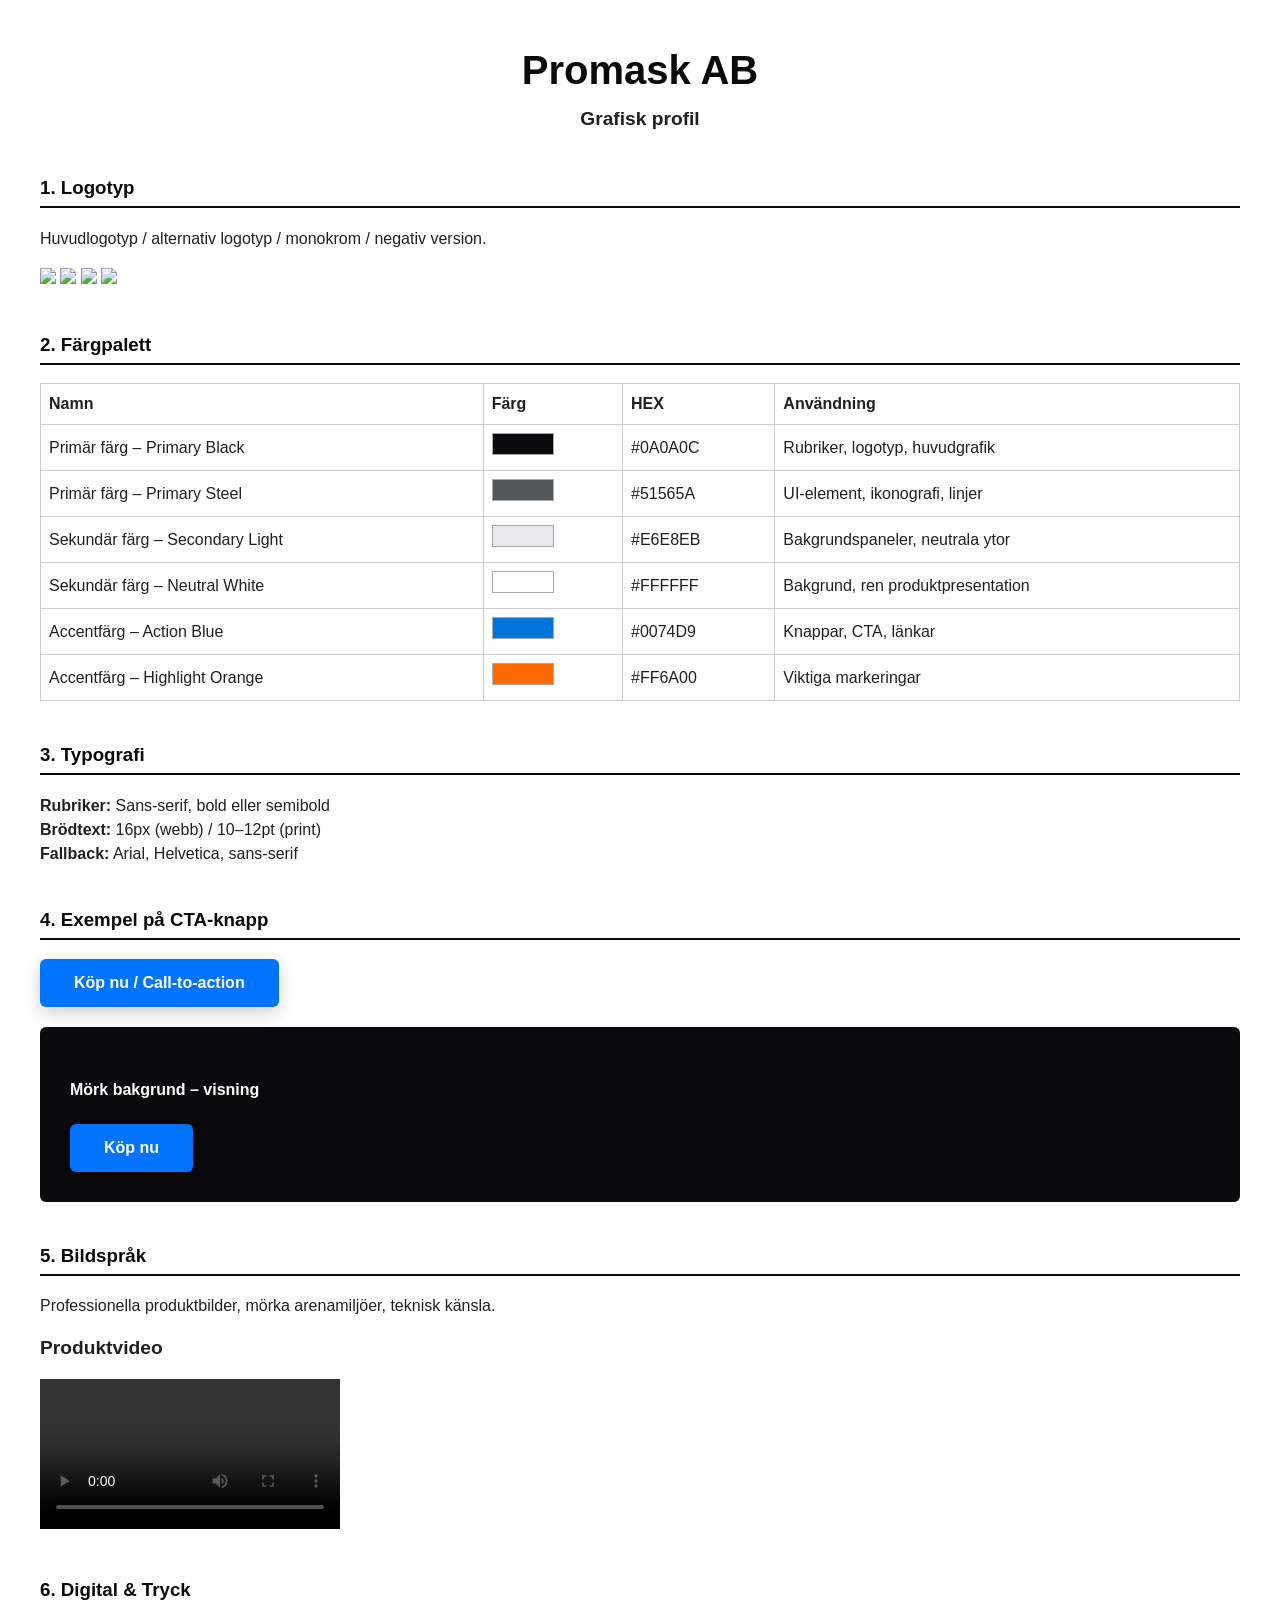
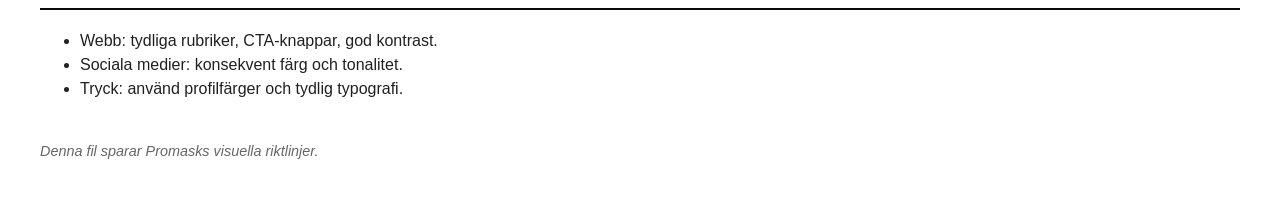
==== index.html @ 3473531f "Update and rename Index.HTML.html to index.html" ====
<!DOCTYPE html>
<html lang="sv">
<head>
  <meta charset="utf-8">
  <title>Promask AB – Grafisk profil</title>

  <style>

    /* ===========================
       1. FÄRGER
    ============================ */
    :root {
      --color-primary: #0A0A0C;
      --color-secondary: #F5F5F5;
      --color-accent: #0074D9;
      --color-text: #202020;
      --color-bg: #FFFFFF;

      /* CTA-specifik färgsättning (från bilden du gav) */
      --promask-blue: #0074FF;
      --promask-blue-dark: #005FD1;
      --promask-blue-glow: rgba(0, 116, 255, 0.35);
    }

    body {
      margin: 0;
      padding: 40px;
      font-family: Arial, sans-serif;
      background-color: var(--color-bg);
      color: var(--color-text);
      line-height: 1.5;
    }

    header {
      text-align: center;
      margin-bottom: 40px;
    }

    h1 {
      font-size: 2.5em;
      margin: 0;
      color: var(--color-primary);
    }

    h2 {
      font-size: 1.2em;
      margin-top: 5px;
    }

    h3 {
      color: var(--color-primary);
      border-bottom: 2px solid var(--color-primary);
      padding-bottom: 4px;
      margin-top: 40px;
    }

    /* Tabeller */
    table {
      width: 100%;
      border-collapse: collapse;
      margin-top: 10px;
    }

    table, th, td {
      border: 1px solid #CCC;
    }

    th, td {
      padding: 8px;
      text-align: left;
    }

    .color-block {
      width: 60px;
      height: 20px;
      display: inline-block;
      border: 1px solid #AAA;
    }

    /* ===========================
       2. CTA-KNAPP – PROMASK-STIL
    ============================ */
    .cta-promask {
      display: inline-flex;
      align-items: center;
      justify-content: center;

      padding: 12px 34px;
      border-radius: 6px;

      font-weight: 700;
      font-size: 1rem;

      color: #ffffff;
      text-decoration: none;
      background-color: var(--promask-blue);

      transition: 150ms ease;
      box-shadow: 0 6px 18px rgba(0,0,0,0.18);
    }

    .cta-promask:hover {
      background-color: var(--promask-blue-dark);
      transform: translateY(-1px);
      box-shadow: 0 10px 26px rgba(0,0,0,0.22),
                  0 0 18px 4px var(--promask-blue-glow);
    }

    .cta-promask:active {
      transform: scale(0.98);
      box-shadow: 0 4px 12px rgba(0,0,0,0.26);
    }

    /* Mörk bakgrundsblock för visning */
    .dark-block {
      background-color: #0A0A0C;
      padding: 30px;
      border-radius: 6px;
      margin-top: 20px;
      color: white;
    }

    footer .note {
      color: #666;
      font-size: 0.9em;
      font-style: italic;
      margin-top: 40px;
    }

  </style>
</head>
<body>

<header>
  <h1>Promask AB</h1>
  <h2>Grafisk profil</h2>
</header>

<section>
  <h3>1. Logotyp</h3>
  <p>Huvudlogotyp / alternativ logotyp / monokrom / negativ version.</p>

  <img src="https://admin.abicart.se/shop/ws55/51155/files/Promask-Byline-bla%CC%8A-Web.jpg?max-width=1200&max-height=240&quality=85&fmt=avif" width="300">
  <img src="https://florbal4u.s15.cdn-upgates.com/_cache/3/1/31b1bf862837e8e7be532508db35bee4-promask.jpg" width="300">
  <img src="https://img.myshopline.com/image/store/1738946381940/Promask-logo-1200x1200.jpeg?w=1200&h=1200" width="200">
  <img src="https://media.licdn.com/dms/image/v2/D4D22AQF3isG049I2UA/feedshare-shrink_800/feedshare-shrink_800/0/1700849191453?e=2147483647&v=beta&t=p7mQKM3VOq06dP3gfIpC8yynilxu1UwBitKJ27KwNeM" width="300">
</section>


<section>
  <h3>2. Färgpalett</h3>

  <table>
    <thead>
      <tr><th>Namn</th><th>Färg</th><th>HEX</th><th>Användning</th></tr>
    </thead>
    <tbody>

      <tr>
        <td>Primär färg – Primary Black</td>
        <td><span class="color-block" style="background-color:#0A0A0C;"></span></td>
        <td>#0A0A0C</td>
        <td>Rubriker, logotyp, huvudgrafik</td>
      </tr>

      <tr>
        <td>Primär färg – Primary Steel</td>
        <td><span class="color-block" style="background-color:#51565A;"></span></td>
        <td>#51565A</td>
        <td>UI-element, ikonografi, linjer</td>
      </tr>

      <tr>
        <td>Sekundär färg – Secondary Light</td>
        <td><span class="color-block" style="background-color:#E6E8EB;"></span></td>
        <td>#E6E8EB</td>
        <td>Bakgrundspaneler, neutrala ytor</td>
      </tr>

      <tr>
        <td>Sekundär färg – Neutral White</td>
        <td><span class="color-block" style="background-color:#FFFFFF;"></span></td>
        <td>#FFFFFF</td>
        <td>Bakgrund, ren produktpresentation</td>
      </tr>

      <tr>
        <td>Accentfärg – Action Blue</td>
        <td><span class="color-block" style="background-color:#0074D9;"></span></td>
        <td>#0074D9</td>
        <td>Knappar, CTA, länkar</td>
      </tr>

      <tr>
        <td>Accentfärg – Highlight Orange</td>
        <td><span class="color-block" style="background-color:#FF6A00;"></span></td>
        <td>#FF6A00</td>
        <td>Viktiga markeringar</td>
      </tr>

    </tbody>
  </table>
</section>


<section>
  <h3>3. Typografi</h3>
  <p>
    <strong>Rubriker:</strong> Sans-serif, bold eller semibold<br>
    <strong>Brödtext:</strong> 16px (webb) / 10–12pt (print)<br>
    <strong>Fallback:</strong> Arial, Helvetica, sans-serif
  </p>
</section>


<section>
  <h3>4. Exempel på CTA-knapp</h3>

  <a href="#" class="cta-promask">Köp nu / Call-to-action</a>

  <div class="dark-block">
    <h4>Mörk bakgrund – visning</h4>
    <a href="#" class="cta-promask">Köp nu</a>
  </div>
</section>


<section>
  <h3>5. Bildspråk</h3>
  <p>Professionella produktbilder, mörka arenamiljöer, teknisk känsla.</p>
</section>

<section class="video-section">
  <div class="video-container">
    <h2>Produktvideo</h2>

    <div class="video-wrapper">
      <video controls>
        <source src="Video.mp4" type="video/mp4">
        Din webbläsare stödjer inte videouppspelning.
      </video>
    </div>
  </div>
</section>

<section>
  <h3>6. Digital & Tryck</h3>
  <ul>
    <li>Webb: tydliga rubriker, CTA-knappar, god kontrast.</li>
    <li>Sociala medier: konsekvent färg och tonalitet.</li>
    <li>Tryck: använd profilfärger och tydlig typografi.</li>
  </ul>
</section>

<footer>
  <p class="note">Denna fil sparar Promasks visuella riktlinjer.</p>
</footer>

</body>
</html>
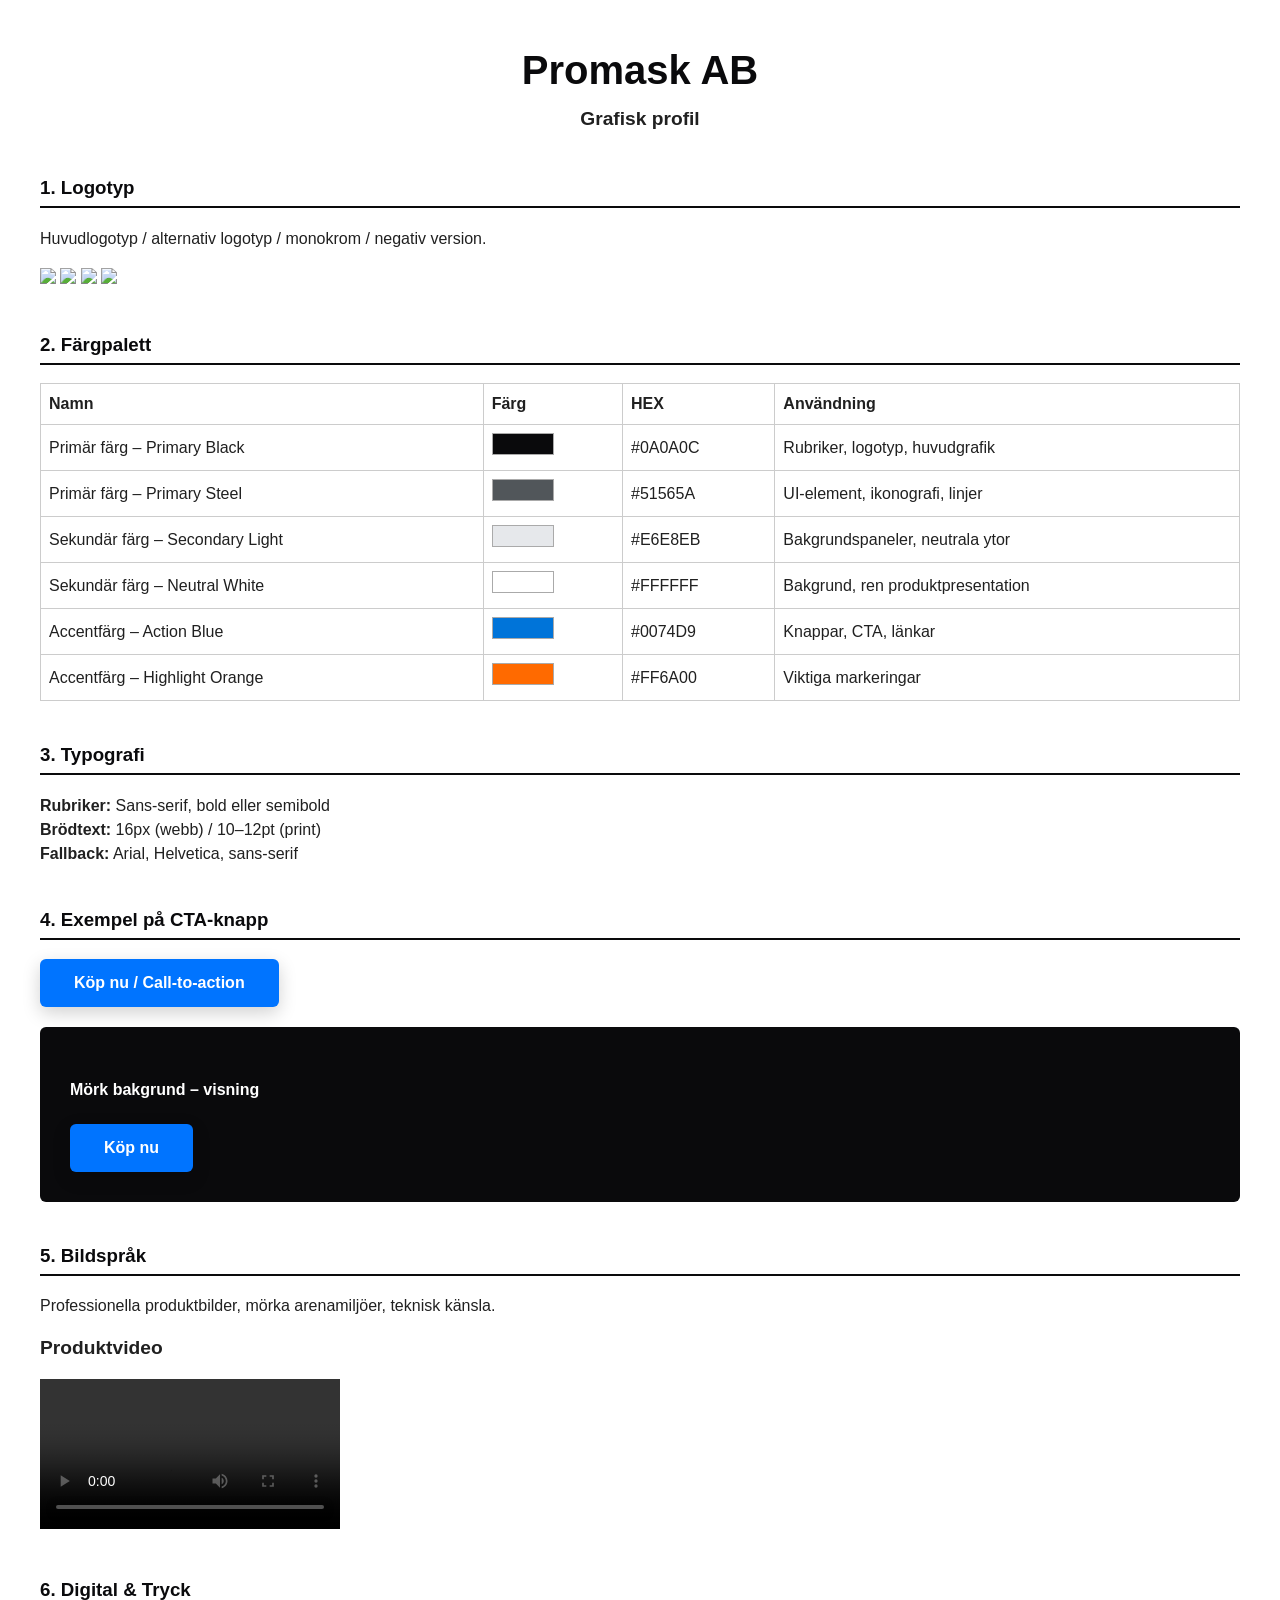
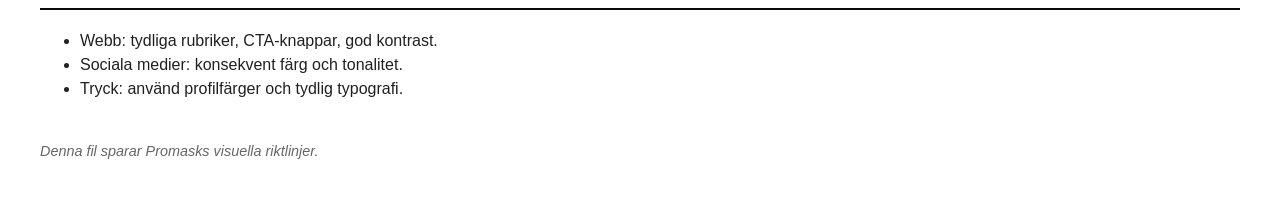
==== commit e3f45ffd: "Restore index.html with original content" ====
--- a/index.html
+++ b/index.html
@@ -236,7 +236,7 @@
 
     <div class="video-wrapper">
       <video controls>
-        <source src="Video.mp4" type="video/mp4">
+        <source src="video.mp4" type="video/mp4">
         Din webbläsare stödjer inte videouppspelning.
       </video>
     </div>
@@ -258,3 +258,4 @@
 
 </body>
 </html>
+
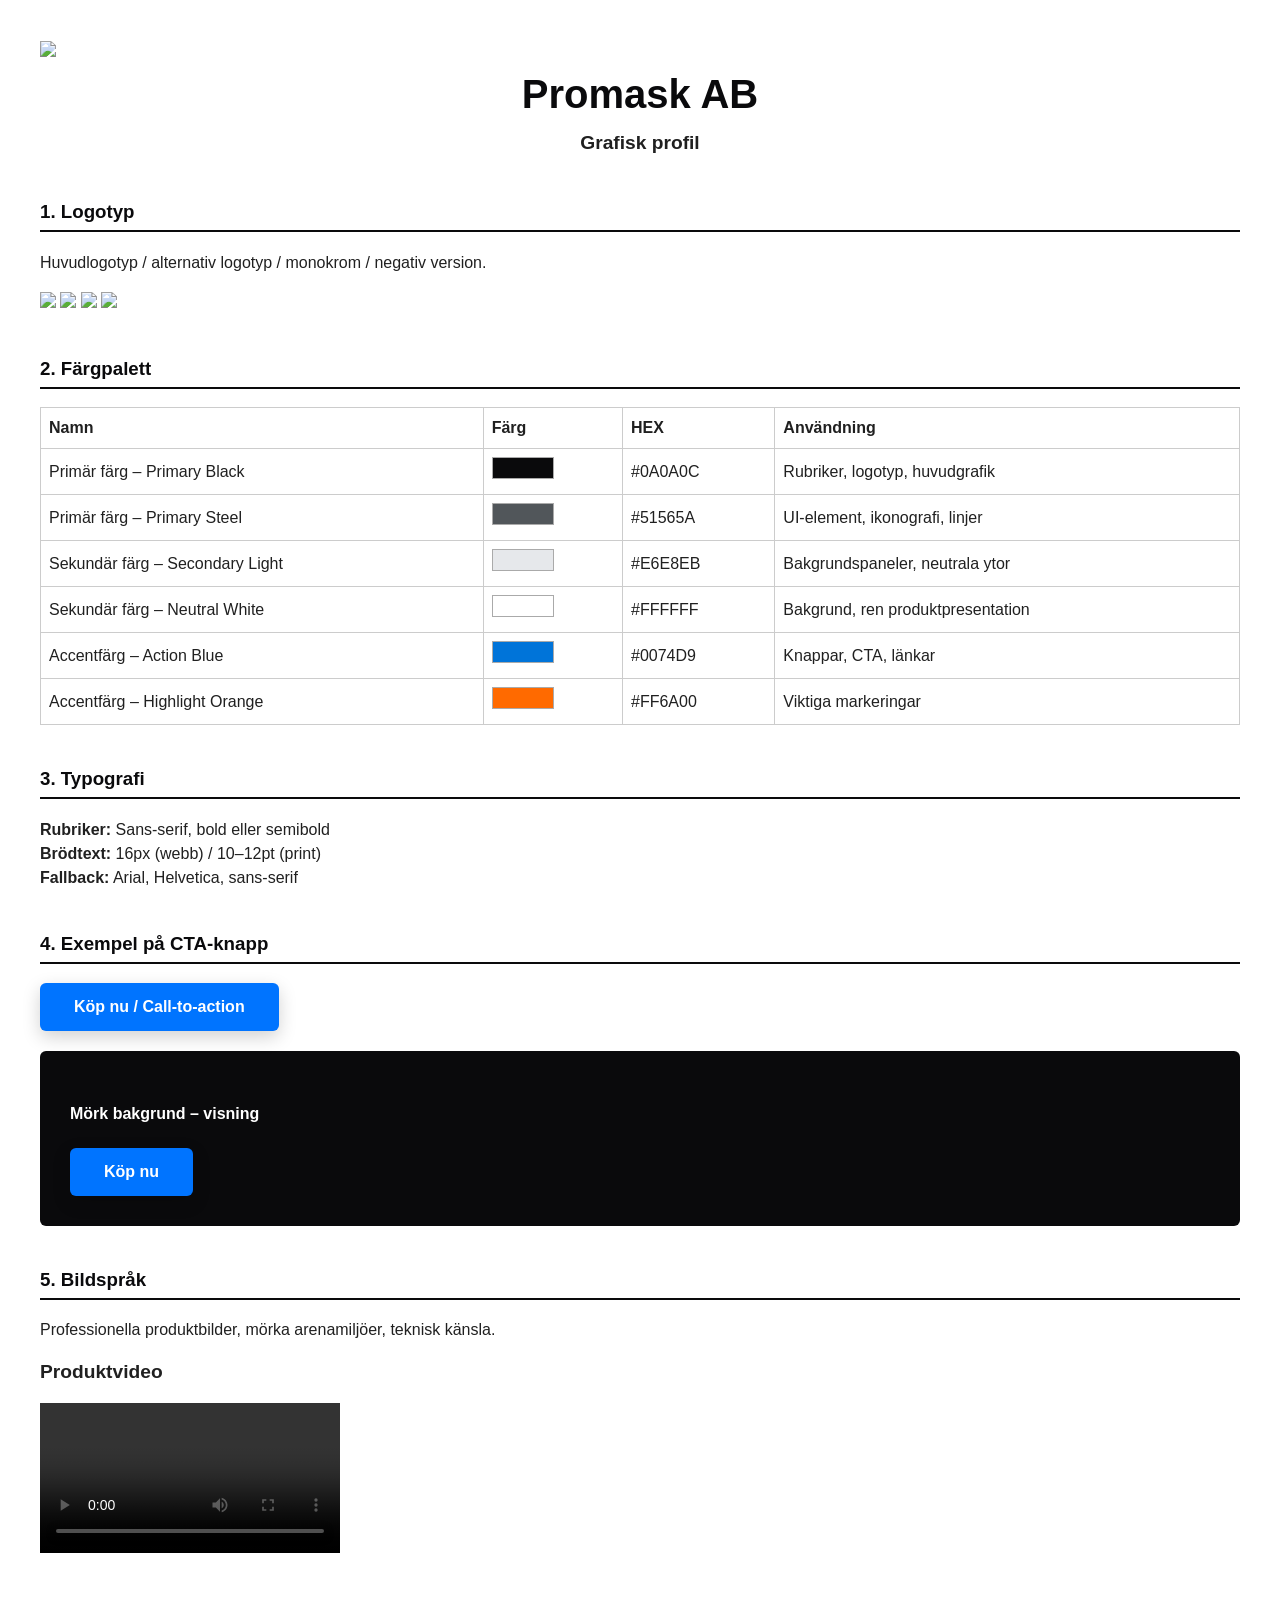
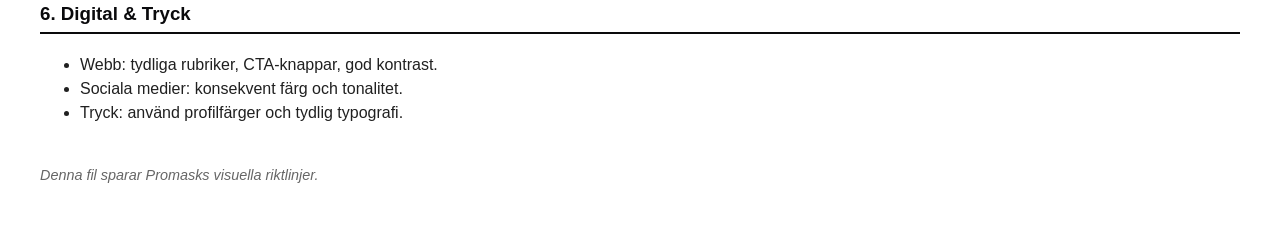
==== commit 98b3b827: "Fix HTML encoding issues and update styles" ====
--- a/index.html
+++ b/index.html
@@ -2,7 +2,7 @@
 <html lang="sv">
 <head>
   <meta charset="utf-8">
-  <title>Promask AB – Grafisk profil</title>
+  <img src="https://florbal4u.s15.cdn-upgates.com/_cache/3/1/31b1bf862837e8e7be532508db35bee4-promask.jpg" width="300">
 
   <style>
 
@@ -236,7 +236,7 @@
 
     <div class="video-wrapper">
       <video controls>
-        <source src="video.mp4" type="video/mp4">
+        <source src="video.MP4" type="video/MP4">
         Din webbläsare stödjer inte videouppspelning.
       </video>
     </div>
@@ -259,3 +259,5 @@
 </body>
 </html>
 
+
+
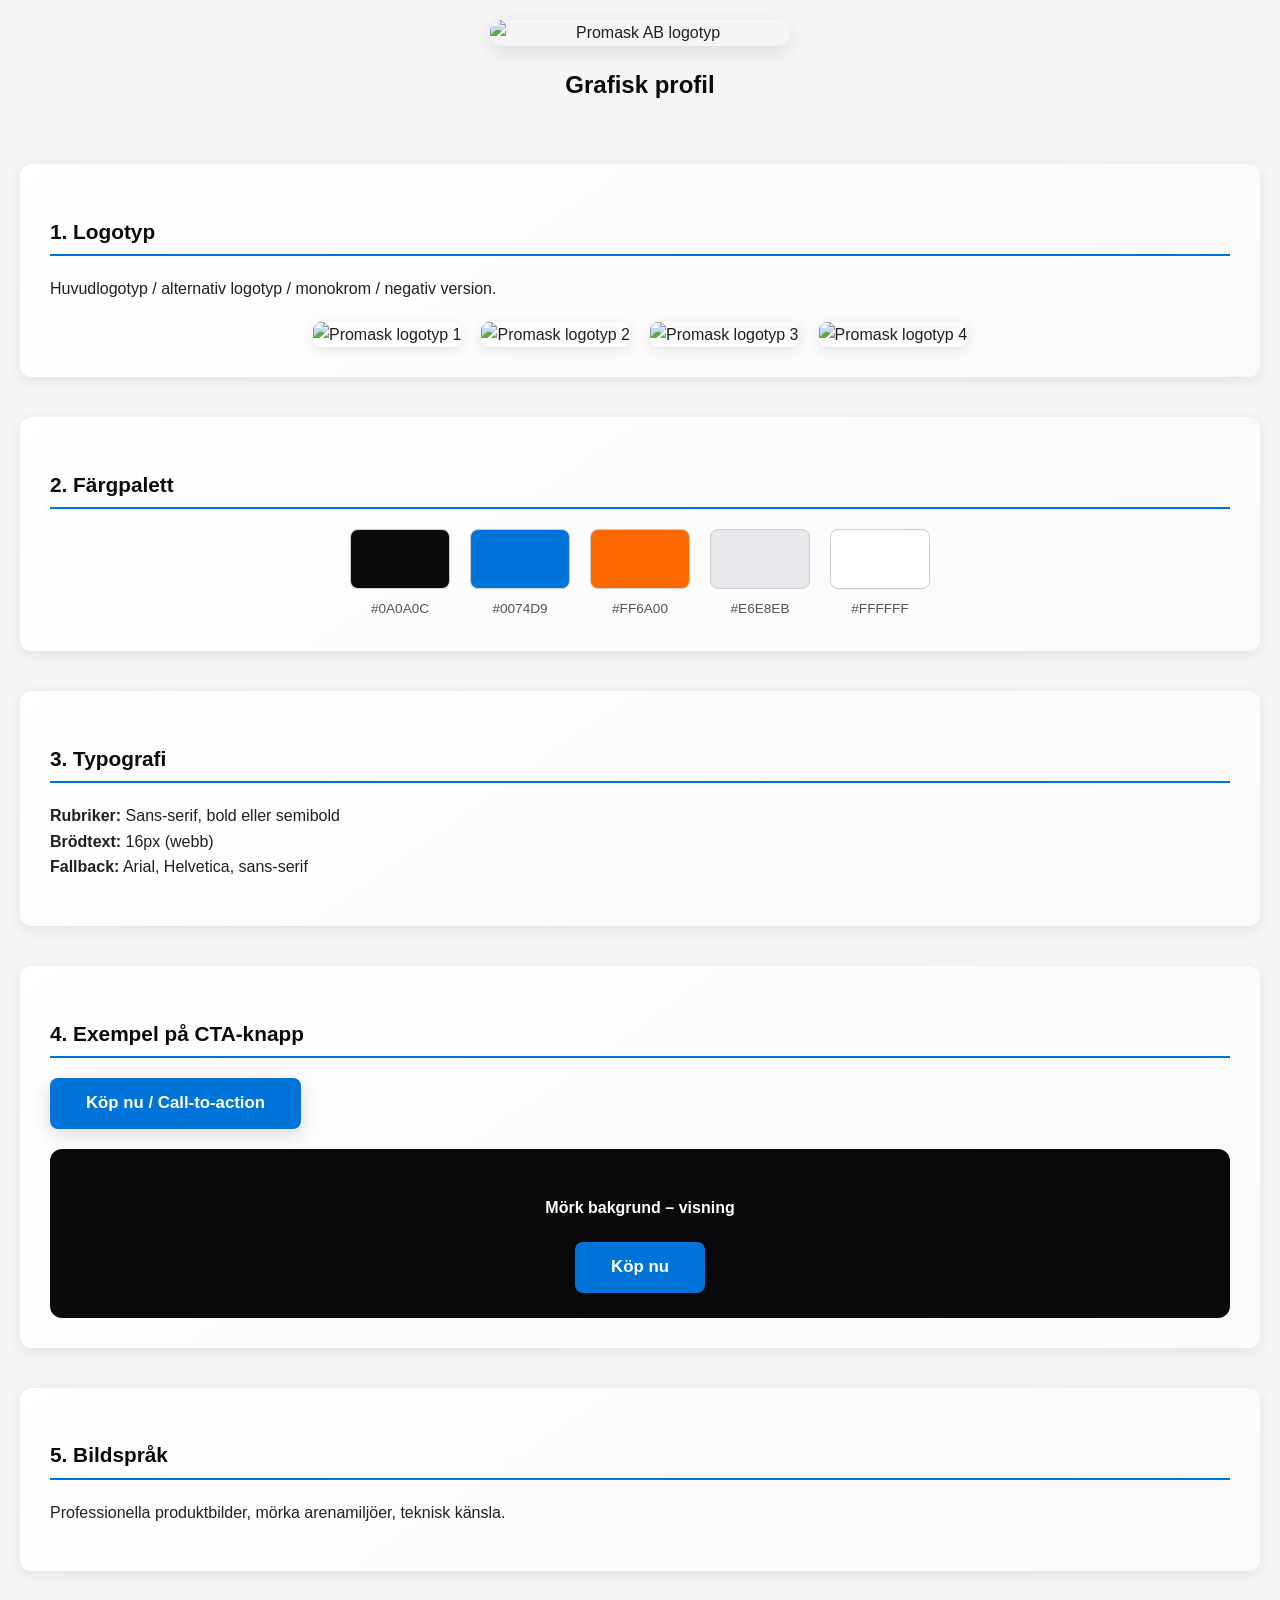
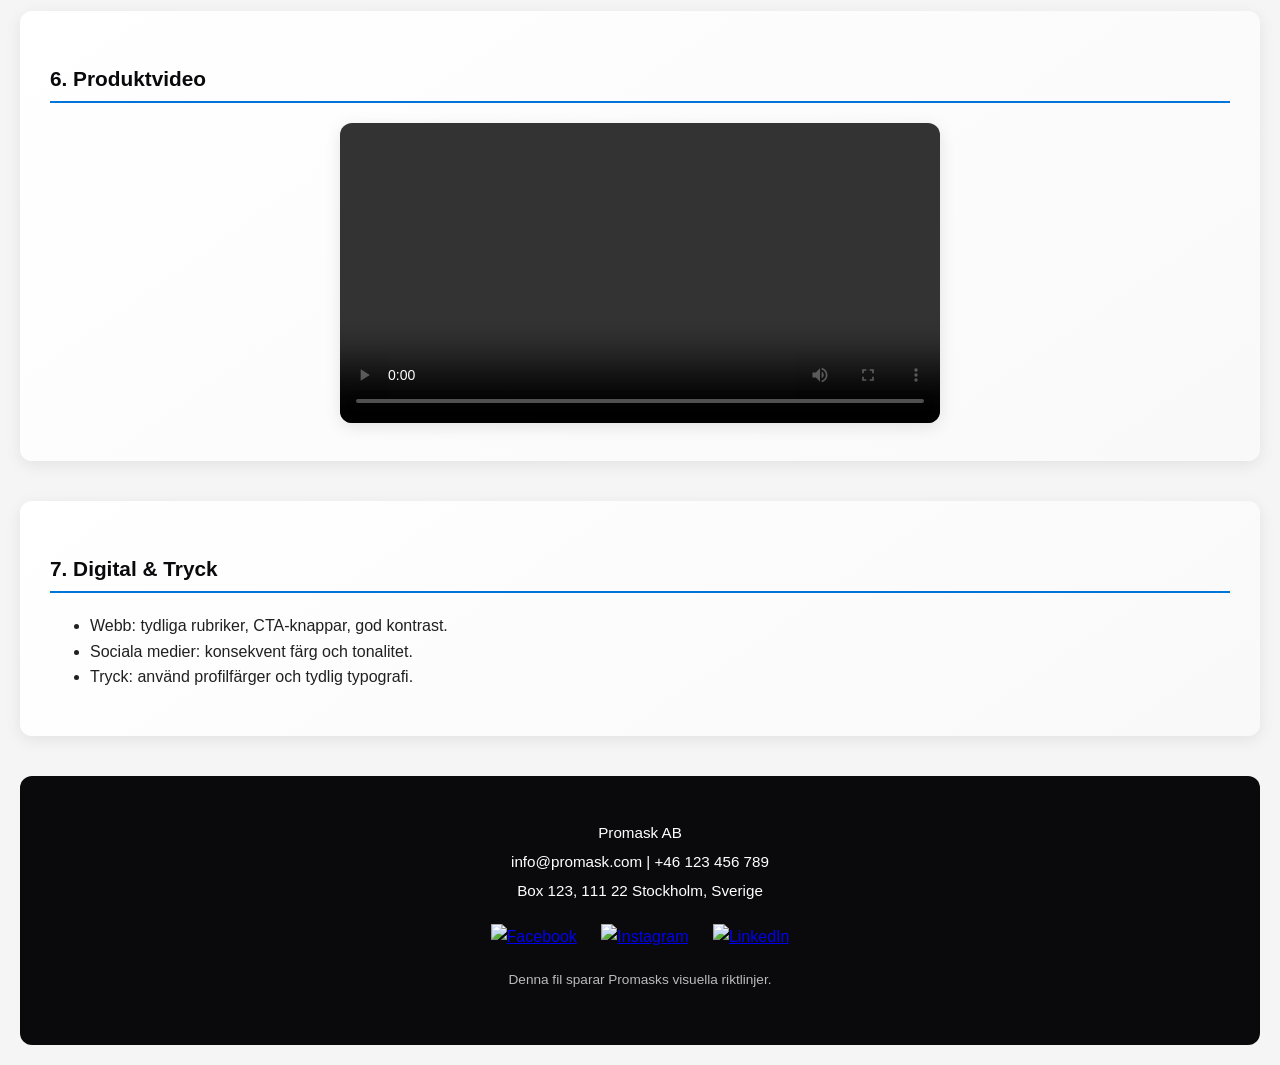
==== commit 5991b8e0: "Refactor HTML and CSS for Promask AB profile Updated the HTML structure and styles for Promask AB's " ====
--- a/index.html
+++ b/index.html
@@ -2,249 +2,192 @@
 <html lang="sv">
 <head>
   <meta charset="utf-8">
-  <img src="https://florbal4u.s15.cdn-upgates.com/_cache/3/1/31b1bf862837e8e7be532508db35bee4-promask.jpg" width="300">
-
+  <title>Promask AB – Grafisk profil</title>
   <style>
-
-    /* ===========================
-       1. FÄRGER
-    ============================ */
-    :root {
-      --color-primary: #0A0A0C;
-      --color-secondary: #F5F5F5;
-      --color-accent: #0074D9;
-      --color-text: #202020;
-      --color-bg: #FFFFFF;
-
-      /* CTA-specifik färgsättning (från bilden du gav) */
-      --promask-blue: #0074FF;
-      --promask-blue-dark: #005FD1;
-      --promask-blue-glow: rgba(0, 116, 255, 0.35);
-    }
+    *, *::before, *::after { box-sizing: border-box; }
 
     body {
       margin: 0;
-      padding: 40px;
-      font-family: Arial, sans-serif;
-      background-color: var(--color-bg);
-      color: var(--color-text);
-      line-height: 1.5;
-    }
-
+      padding: 20px;
+      font-family: 'Helvetica Neue', Arial, sans-serif;
+      background-color: #F5F5F5;
+      color: #202020;
+      line-height: 1.6;
+      scroll-behavior: smooth;
+    }
+
+    img { max-width: 100%; height: auto; display: block; }
+
+    header, section, footer { opacity: 0; transform: translateY(40px); transition: all 0.8s ease-out; }
+    header.visible, section.visible, footer.visible { opacity: 1; transform: translateY(0); }
+
+    /* HEADER */
     header {
       text-align: center;
+      margin-bottom: 60px;
+    }
+    header img {
+      max-width: 300px;
+      margin: 0 auto;
+      border-radius: 12px;
+      box-shadow: 0 6px 20px rgba(0,0,0,0.1);
+      transition: transform 0.3s, box-shadow 0.3s;
+    }
+    header img:hover { transform: scale(1.05) rotate(-1deg); box-shadow: 0 8px 25px rgba(0,0,0,0.15); }
+    header h2 { margin-top: 20px; font-size: 1.5em; color: #0A0A0C; font-weight: 600; }
+
+    /* SECTIONS */
+    section {
+      background: linear-gradient(145deg, #ffffff, #f9f9f9);
+      border-radius: 12px;
+      padding: 30px;
       margin-bottom: 40px;
-    }
-
-    h1 {
-      font-size: 2.5em;
-      margin: 0;
-      color: var(--color-primary);
-    }
-
-    h2 {
-      font-size: 1.2em;
-      margin-top: 5px;
-    }
-
-    h3 {
-      color: var(--color-primary);
-      border-bottom: 2px solid var(--color-primary);
-      padding-bottom: 4px;
-      margin-top: 40px;
-    }
-
-    /* Tabeller */
-    table {
-      width: 100%;
-      border-collapse: collapse;
-      margin-top: 10px;
-    }
-
-    table, th, td {
-      border: 1px solid #CCC;
-    }
-
-    th, td {
-      padding: 8px;
-      text-align: left;
-    }
-
-    .color-block {
-      width: 60px;
-      height: 20px;
-      display: inline-block;
-      border: 1px solid #AAA;
-    }
-
-    /* ===========================
-       2. CTA-KNAPP – PROMASK-STIL
-    ============================ */
+      box-shadow: 0 4px 16px rgba(0,0,0,0.08);
+    }
+    section h3 {
+      color: #0A0A0C;
+      border-bottom: 2px solid #0074D9;
+      padding-bottom: 6px;
+      margin-bottom: 20px;
+      font-size: 1.3em;
+    }
+
+    /* LOGO GRID */
+    .logo-grid { display: flex; flex-wrap: wrap; gap: 20px; justify-content: center; margin-top: 20px; }
+    .logo-grid img {
+      max-width: 200px;
+      border-radius: 8px;
+      box-shadow: 0 3px 12px rgba(0,0,0,0.1);
+      transition: transform 0.3s, box-shadow 0.3s;
+    }
+    .logo-grid img:hover { transform: scale(1.1) rotate(-2deg); box-shadow: 0 10px 25px rgba(0,0,0,0.2); }
+
+    /* COLOR GRID */
+    .color-grid { display: flex; flex-wrap: wrap; gap: 20px; margin-top: 20px; justify-content: center; }
+    .color-block-container { text-align: center; width: 100px; transition: transform 0.3s, box-shadow 0.3s; border-radius: 8px; }
+    .color-block-container:hover { transform: translateY(-4px); box-shadow: 0 6px 18px rgba(0,0,0,0.15); }
+    .color-block-container span { display: block; width: 100px; height: 60px; border-radius: 8px; margin-bottom: 6px; border: 1px solid #CCC; }
+    .color-block-container small { font-size: 0.85em; color: #555; }
+
+    /* CTA BUTTON */
     .cta-promask {
       display: inline-flex;
       align-items: center;
       justify-content: center;
-
-      padding: 12px 34px;
-      border-radius: 6px;
-
+      padding: 12px 36px;
+      border-radius: 8px;
       font-weight: 700;
-      font-size: 1rem;
-
-      color: #ffffff;
+      font-size: 1.05rem;
+      color: #fff;
       text-decoration: none;
-      background-color: var(--promask-blue);
-
-      transition: 150ms ease;
-      box-shadow: 0 6px 18px rgba(0,0,0,0.18);
-    }
-
+      background-color: #0074D9;
+      box-shadow: 0 6px 20px rgba(0,0,0,0.15);
+      transition: all 0.3s ease;
+    }
     .cta-promask:hover {
-      background-color: var(--promask-blue-dark);
-      transform: translateY(-1px);
-      box-shadow: 0 10px 26px rgba(0,0,0,0.22),
-                  0 0 18px 4px var(--promask-blue-glow);
-    }
-
+      background-color: #005FD1;
+      transform: translateY(-2px) scale(1.02);
+      box-shadow: 0 10px 28px rgba(0,0,0,0.25), 0 0 12px rgba(0,116,255,0.2);
+    }
     .cta-promask:active {
       transform: scale(0.98);
       box-shadow: 0 4px 12px rgba(0,0,0,0.26);
     }
 
-    /* Mörk bakgrundsblock för visning */
     .dark-block {
       background-color: #0A0A0C;
-      padding: 30px;
-      border-radius: 6px;
+      color: white;
+      padding: 25px;
+      border-radius: 12px;
       margin-top: 20px;
+      text-align: center;
+    }
+
+    /* VIDEO */
+    .video-wrapper { text-align: center; margin-top: 20px; }
+    video { width: 100%; max-width: 600px; border-radius: 12px; box-shadow: 0 4px 16px rgba(0,0,0,0.1); transition: box-shadow 0.3s; }
+    video:hover { box-shadow: 0 8px 30px rgba(0,0,0,0.2); }
+
+    /* FOOTER */
+    footer {
+      background-color: #0A0A0C;
       color: white;
-    }
-
-    footer .note {
-      color: #666;
-      font-size: 0.9em;
-      font-style: italic;
-      margin-top: 40px;
-    }
-
+      padding: 40px 20px;
+      text-align: center;
+      border-radius: 12px;
+    }
+    footer .contact-info p { margin: 5px 0; font-size: 0.95em; }
+    footer .social-icons { margin: 20px 0; }
+    footer .social-icons a { margin: 0 10px; display: inline-block; transition: transform 0.3s; }
+    footer .social-icons a:hover { transform: scale(1.3); }
+    footer .note { color: #bbb; font-size: 0.85em; margin-top: 20px; }
+
+    @media (max-width: 768px) { .logo-grid, .color-grid { gap: 15px; } }
   </style>
 </head>
 <body>
 
-<header>
-  <h1>Promask AB</h1>
+<header class="animate">
+  <img src="https://florbal4u.s15.cdn-upgates.com/_cache/3/1/31b1bf862837e8e7be532508db35bee4-promask.jpg" alt="Promask AB logotyp">
   <h2>Grafisk profil</h2>
 </header>
 
-<section>
+<section class="animate">
   <h3>1. Logotyp</h3>
   <p>Huvudlogotyp / alternativ logotyp / monokrom / negativ version.</p>
-
-  <img src="https://admin.abicart.se/shop/ws55/51155/files/Promask-Byline-bla%CC%8A-Web.jpg?max-width=1200&max-height=240&quality=85&fmt=avif" width="300">
-  <img src="https://florbal4u.s15.cdn-upgates.com/_cache/3/1/31b1bf862837e8e7be532508db35bee4-promask.jpg" width="300">
-  <img src="https://img.myshopline.com/image/store/1738946381940/Promask-logo-1200x1200.jpeg?w=1200&h=1200" width="200">
-  <img src="https://media.licdn.com/dms/image/v2/D4D22AQF3isG049I2UA/feedshare-shrink_800/feedshare-shrink_800/0/1700849191453?e=2147483647&v=beta&t=p7mQKM3VOq06dP3gfIpC8yynilxu1UwBitKJ27KwNeM" width="300">
-</section>
-
-
-<section>
+  <div class="logo-grid">
+    <img src="https://admin.abicart.se/shop/ws55/51155/files/Promask-Byline-bla%CC%8A-Web.jpg?max-width=1200&max-height=240&quality=85&fmt=avif" alt="Promask logotyp 1">
+    <img src="https://florbal4u.s15.cdn-upgates.com/_cache/3/1/31b1bf862837e8e7be532508db35bee4-promask.jpg" alt="Promask logotyp 2">
+    <img src="https://img.myshopline.com/image/store/1738946381940/Promask-logo-1200x1200.jpeg?w=1200&h=1200" alt="Promask logotyp 3">
+    <img src="https://media.licdn.com/dms/image/v2/D4D22AQF3isG049I2UA/feedshare-shrink_800/feedshare-shrink_800/0/1700849191453?e=2147483647&v=beta&t=p7mQKM3VOq06dP3gfIpC8yynilxu1UwBitKJ27KwNeM" alt="Promask logotyp 4">
+  </div>
+</section>
+
+<section class="animate">
   <h3>2. Färgpalett</h3>
-
-  <table>
-    <thead>
-      <tr><th>Namn</th><th>Färg</th><th>HEX</th><th>Användning</th></tr>
-    </thead>
-    <tbody>
-
-      <tr>
-        <td>Primär färg – Primary Black</td>
-        <td><span class="color-block" style="background-color:#0A0A0C;"></span></td>
-        <td>#0A0A0C</td>
-        <td>Rubriker, logotyp, huvudgrafik</td>
-      </tr>
-
-      <tr>
-        <td>Primär färg – Primary Steel</td>
-        <td><span class="color-block" style="background-color:#51565A;"></span></td>
-        <td>#51565A</td>
-        <td>UI-element, ikonografi, linjer</td>
-      </tr>
-
-      <tr>
-        <td>Sekundär färg – Secondary Light</td>
-        <td><span class="color-block" style="background-color:#E6E8EB;"></span></td>
-        <td>#E6E8EB</td>
-        <td>Bakgrundspaneler, neutrala ytor</td>
-      </tr>
-
-      <tr>
-        <td>Sekundär färg – Neutral White</td>
-        <td><span class="color-block" style="background-color:#FFFFFF;"></span></td>
-        <td>#FFFFFF</td>
-        <td>Bakgrund, ren produktpresentation</td>
-      </tr>
-
-      <tr>
-        <td>Accentfärg – Action Blue</td>
-        <td><span class="color-block" style="background-color:#0074D9;"></span></td>
-        <td>#0074D9</td>
-        <td>Knappar, CTA, länkar</td>
-      </tr>
-
-      <tr>
-        <td>Accentfärg – Highlight Orange</td>
-        <td><span class="color-block" style="background-color:#FF6A00;"></span></td>
-        <td>#FF6A00</td>
-        <td>Viktiga markeringar</td>
-      </tr>
-
-    </tbody>
-  </table>
-</section>
-
-
-<section>
+  <div class="color-grid">
+    <div class="color-block-container"><span style="background-color:#0A0A0C;"></span><small>#0A0A0C</small></div>
+    <div class="color-block-container"><span style="background-color:#0074D9;"></span><small>#0074D9</small></div>
+    <div class="color-block-container"><span style="background-color:#FF6A00;"></span><small>#FF6A00</small></div>
+    <div class="color-block-container"><span style="background-color:#E6E8EB;"></span><small>#E6E8EB</small></div>
+    <div class="color-block-container"><span style="background-color:#FFFFFF;"></span><small>#FFFFFF</small></div>
+  </div>
+</section>
+
+<section class="animate">
   <h3>3. Typografi</h3>
-  <p>
-    <strong>Rubriker:</strong> Sans-serif, bold eller semibold<br>
-    <strong>Brödtext:</strong> 16px (webb) / 10–12pt (print)<br>
-    <strong>Fallback:</strong> Arial, Helvetica, sans-serif
+  <p><strong>Rubriker:</strong> Sans-serif, bold eller semibold<br>
+     <strong>Brödtext:</strong> 16px (webb)<br>
+     <strong>Fallback:</strong> Arial, Helvetica, sans-serif
   </p>
 </section>
 
-
-<section>
+<section class="animate">
   <h3>4. Exempel på CTA-knapp</h3>
-
   <a href="#" class="cta-promask">Köp nu / Call-to-action</a>
-
   <div class="dark-block">
     <h4>Mörk bakgrund – visning</h4>
     <a href="#" class="cta-promask">Köp nu</a>
   </div>
 </section>
 
-
-<section>
+<section class="animate">
   <h3>5. Bildspråk</h3>
   <p>Professionella produktbilder, mörka arenamiljöer, teknisk känsla.</p>
 </section>
 
-<section class="video-section">
-  <div class="video-container">
-    <h2>Produktvideo</h2>
-
-    <div class="video-wrapper">
-      <video controls>
-        <source src="video.MP4" type="video/MP4">
-        Din webbläsare stödjer inte videouppspelning.
-      </video>
-    </div>
-  </div>
-</section>
-
-<section>
-  <h3>6. Digital & Tryck</h3>
+<section class="animate">
+  <h3>6. Produktvideo</h3>
+  <div class="video-wrapper">
+    <video controls>
+      <source src="video.MP4" type="video/MP4">
+      Din webbläsare stödjer inte videouppspelning.
+    </video>
+  </div>
+</section>
+
+<section class="animate">
+  <h3>7. Digital & Tryck</h3>
   <ul>
     <li>Webb: tydliga rubriker, CTA-knappar, god kontrast.</li>
     <li>Sociala medier: konsekvent färg och tonalitet.</li>
@@ -252,12 +195,37 @@
   </ul>
 </section>
 
-<footer>
+<footer class="animate">
+  <div class="contact-info">
+    <p>Promask AB</p>
+    <p>info@promask.com | +46 123 456 789</p>
+    <p>Box 123, 111 22 Stockholm, Sverige</p>
+  </div>
+  <div class="social-icons">
+    <a href="https://www.facebook.com/promask" target="_blank" aria-label="Facebook"><img src="https://cdn-icons-png.flaticon.com/24/733/733547.png" alt="Facebook"></a>
+    <a href="https://www.instagram.com/promask" target="_blank" aria-label="Instagram"><img src="https://cdn-icons-png.flaticon.com/24/2111/2111463.png" alt="Instagram"></a>
+    <a href="https://www.linkedin.com/company/promask" target="_blank" aria-label="LinkedIn"><img src="https://cdn-icons-png.flaticon.com/24/174/174857.png" alt="LinkedIn"></a>
+  </div>
   <p class="note">Denna fil sparar Promasks visuella riktlinjer.</p>
 </footer>
 
+<script>
+  const animatedElements = document.querySelectorAll('.animate');
+  const observer = new IntersectionObserver(entries => {
+    entries.forEach(entry => {
+      if(entry.isIntersecting) {
+        entry.target.classList.add('visible');
+        observer.unobserve(entry.target);
+      }
+    });
+  }, { threshold: 0.2 });
+  animatedElements.forEach(el => observer.observe(el));
+</script>
+
 </body>
 </html>
 
 
 
+
+
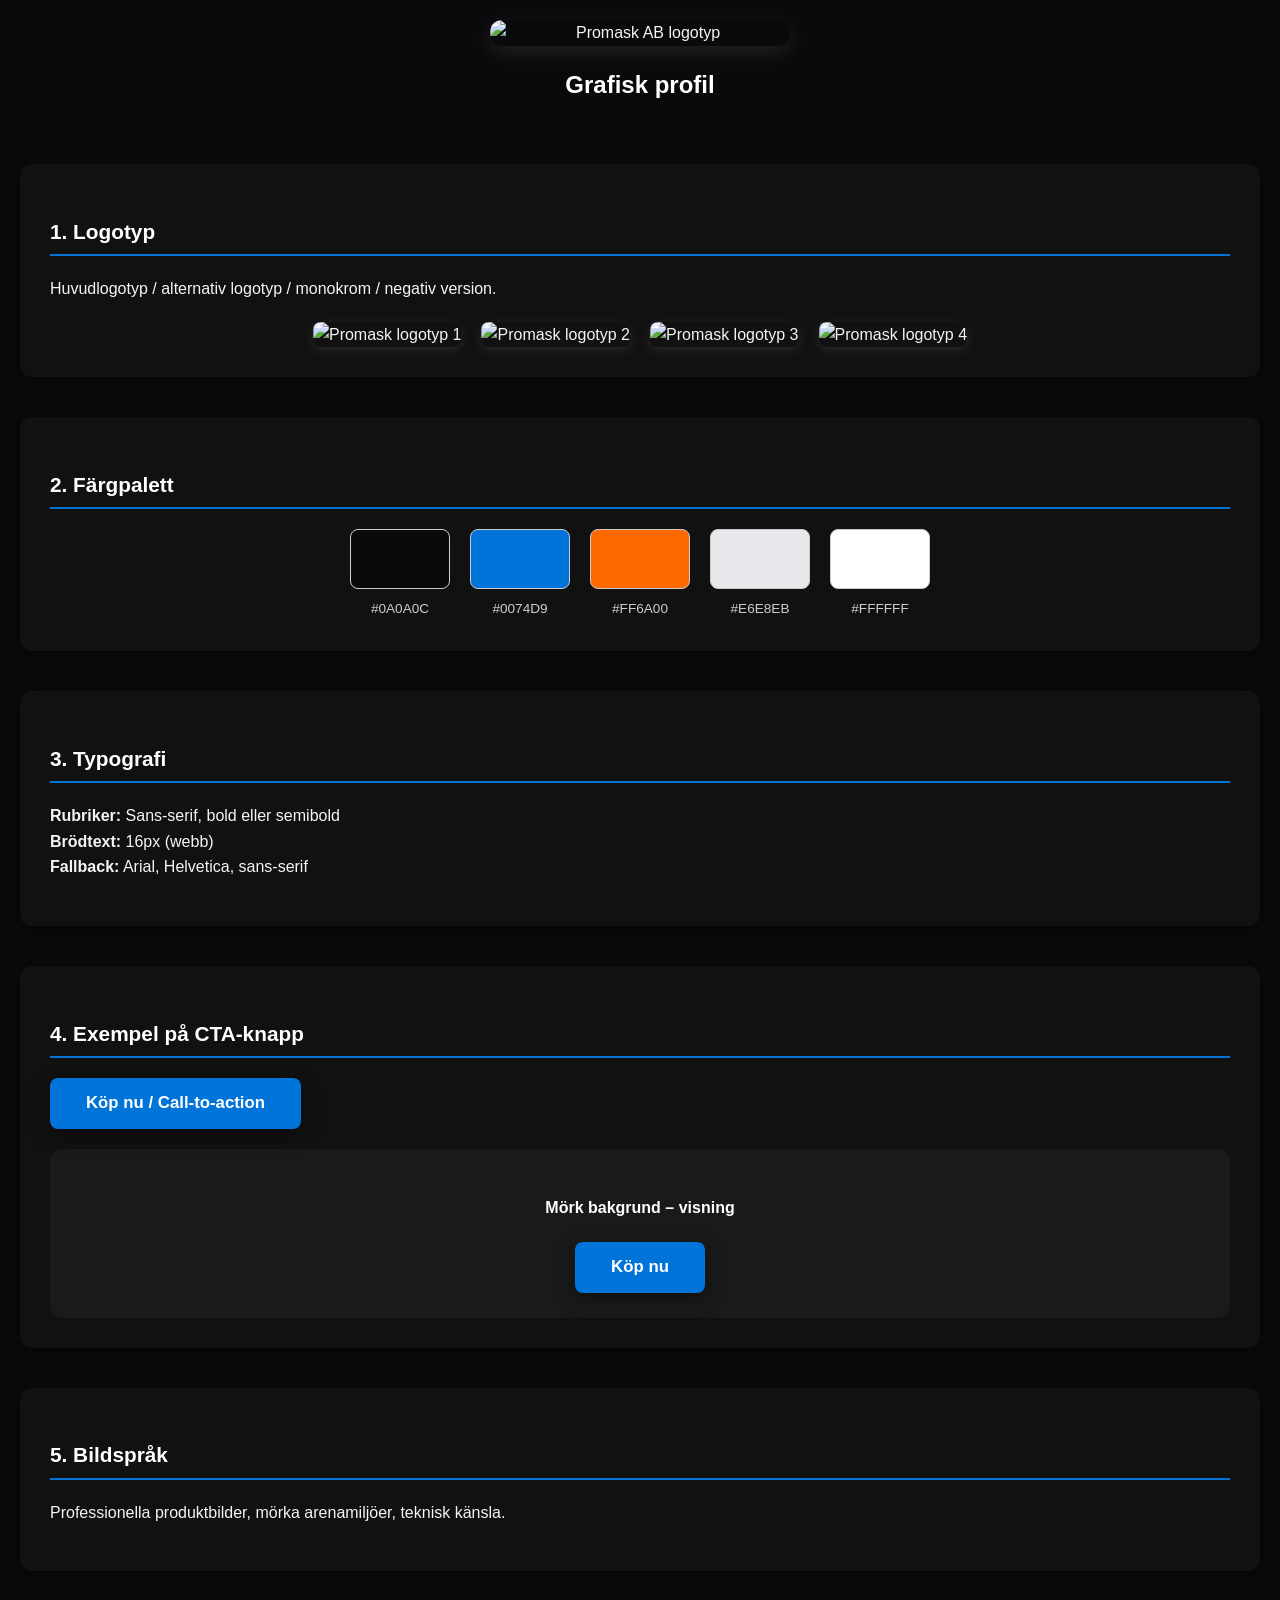
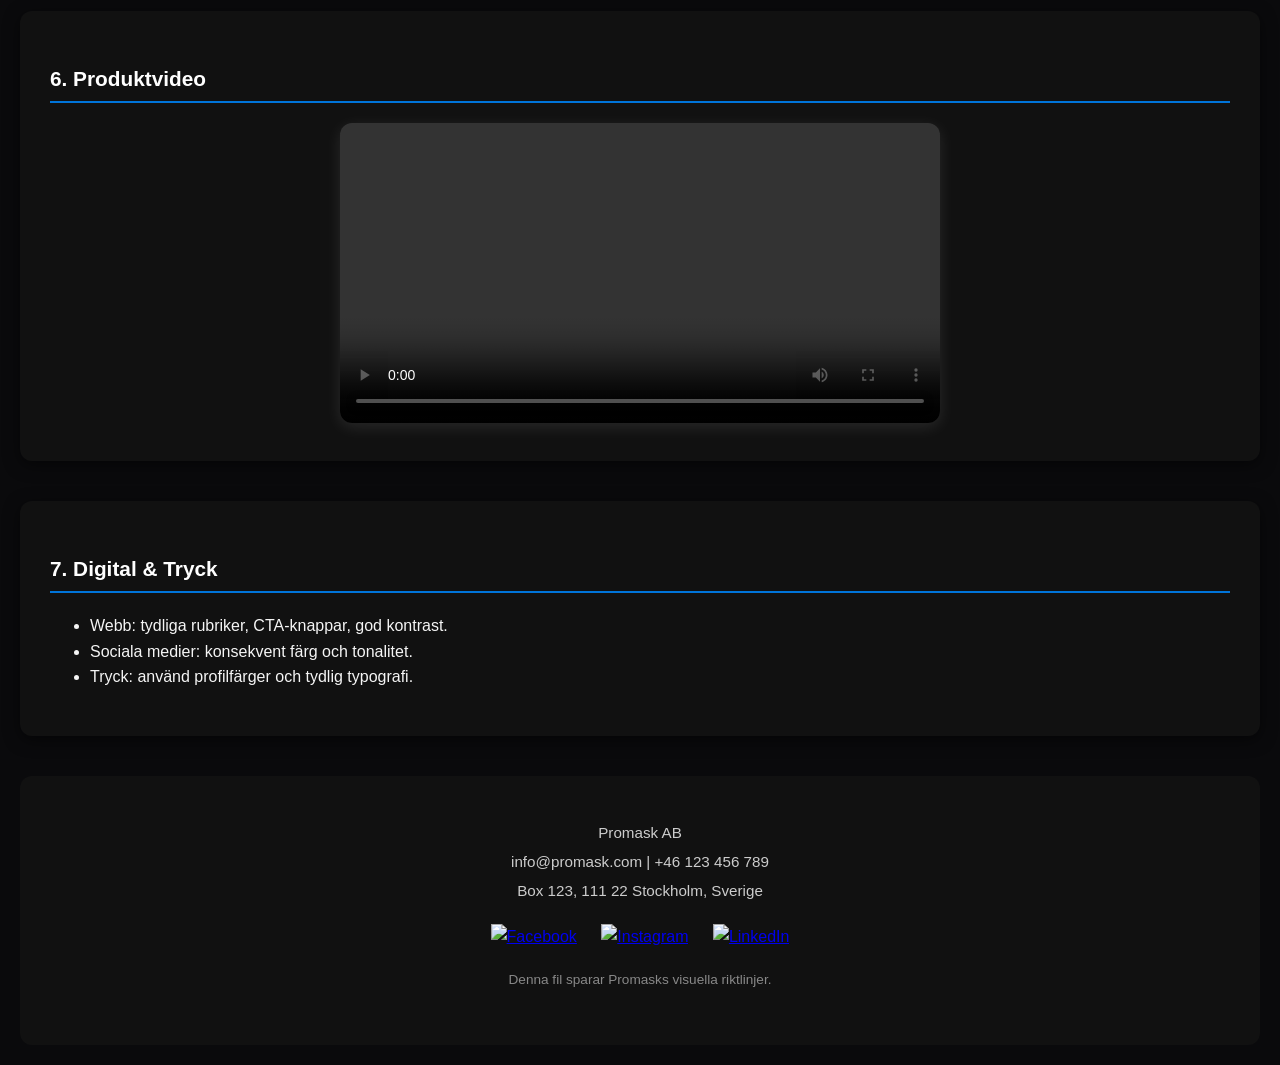
==== commit 21811a12: "Update index.html" ====
--- a/index.html
+++ b/index.html
@@ -2,7 +2,7 @@
 <html lang="sv">
 <head>
   <meta charset="utf-8">
-  <title>Promask AB – Grafisk profil</title>
+  <title>Promask AB – Grafisk profil (Mörkt tema)</title>
   <style>
     *, *::before, *::after { box-sizing: border-box; }
 
@@ -10,8 +10,8 @@
       margin: 0;
       padding: 20px;
       font-family: 'Helvetica Neue', Arial, sans-serif;
-      background-color: #F5F5F5;
-      color: #202020;
+      background-color: #0A0A0C;
+      color: #F5F5F5;
       line-height: 1.6;
       scroll-behavior: smooth;
     }
@@ -30,22 +30,22 @@
       max-width: 300px;
       margin: 0 auto;
       border-radius: 12px;
-      box-shadow: 0 6px 20px rgba(0,0,0,0.1);
+      box-shadow: 0 6px 20px rgba(255,255,255,0.1);
       transition: transform 0.3s, box-shadow 0.3s;
     }
-    header img:hover { transform: scale(1.05) rotate(-1deg); box-shadow: 0 8px 25px rgba(0,0,0,0.15); }
-    header h2 { margin-top: 20px; font-size: 1.5em; color: #0A0A0C; font-weight: 600; }
+    header img:hover { transform: scale(1.05); box-shadow: 0 10px 25px rgba(255,255,255,0.2); }
+    header h2 { margin-top: 20px; font-size: 1.5em; color: #FFFFFF; font-weight: 600; }
 
     /* SECTIONS */
     section {
-      background: linear-gradient(145deg, #ffffff, #f9f9f9);
+      background: #111;
       border-radius: 12px;
       padding: 30px;
       margin-bottom: 40px;
-      box-shadow: 0 4px 16px rgba(0,0,0,0.08);
+      box-shadow: 0 4px 16px rgba(0,0,0,0.5);
     }
     section h3 {
-      color: #0A0A0C;
+      color: #FFFFFF;
       border-bottom: 2px solid #0074D9;
       padding-bottom: 6px;
       margin-bottom: 20px;
@@ -57,17 +57,17 @@
     .logo-grid img {
       max-width: 200px;
       border-radius: 8px;
-      box-shadow: 0 3px 12px rgba(0,0,0,0.1);
+      box-shadow: 0 3px 12px rgba(255,255,255,0.1);
       transition: transform 0.3s, box-shadow 0.3s;
     }
-    .logo-grid img:hover { transform: scale(1.1) rotate(-2deg); box-shadow: 0 10px 25px rgba(0,0,0,0.2); }
+    .logo-grid img:hover { transform: scale(1.1); box-shadow: 0 10px 25px rgba(255,255,255,0.25); }
 
     /* COLOR GRID */
     .color-grid { display: flex; flex-wrap: wrap; gap: 20px; margin-top: 20px; justify-content: center; }
     .color-block-container { text-align: center; width: 100px; transition: transform 0.3s, box-shadow 0.3s; border-radius: 8px; }
-    .color-block-container:hover { transform: translateY(-4px); box-shadow: 0 6px 18px rgba(0,0,0,0.15); }
+    .color-block-container:hover { transform: translateY(-4px); box-shadow: 0 6px 18px rgba(255,255,255,0.2); }
     .color-block-container span { display: block; width: 100px; height: 60px; border-radius: 8px; margin-bottom: 6px; border: 1px solid #CCC; }
-    .color-block-container small { font-size: 0.85em; color: #555; }
+    .color-block-container small { font-size: 0.85em; color: #CCC; }
 
     /* CTA BUTTON */
     .cta-promask {
@@ -81,22 +81,22 @@
       color: #fff;
       text-decoration: none;
       background-color: #0074D9;
-      box-shadow: 0 6px 20px rgba(0,0,0,0.15);
+      box-shadow: 0 6px 20px rgba(0,0,0,0.4);
       transition: all 0.3s ease;
     }
     .cta-promask:hover {
       background-color: #005FD1;
       transform: translateY(-2px) scale(1.02);
-      box-shadow: 0 10px 28px rgba(0,0,0,0.25), 0 0 12px rgba(0,116,255,0.2);
+      box-shadow: 0 10px 28px rgba(0,0,0,0.5), 0 0 12px rgba(0,116,255,0.3);
     }
     .cta-promask:active {
       transform: scale(0.98);
-      box-shadow: 0 4px 12px rgba(0,0,0,0.26);
+      box-shadow: 0 4px 12px rgba(0,0,0,0.6);
     }
 
     .dark-block {
-      background-color: #0A0A0C;
-      color: white;
+      background-color: #1a1a1a;
+      color: #fff;
       padding: 25px;
       border-radius: 12px;
       margin-top: 20px;
@@ -105,13 +105,13 @@
 
     /* VIDEO */
     .video-wrapper { text-align: center; margin-top: 20px; }
-    video { width: 100%; max-width: 600px; border-radius: 12px; box-shadow: 0 4px 16px rgba(0,0,0,0.1); transition: box-shadow 0.3s; }
-    video:hover { box-shadow: 0 8px 30px rgba(0,0,0,0.2); }
+    video { width: 100%; max-width: 600px; border-radius: 12px; box-shadow: 0 4px 16px rgba(255,255,255,0.1); transition: box-shadow 0.3s; }
+    video:hover { box-shadow: 0 8px 30px rgba(255,255,255,0.25); }
 
     /* FOOTER */
     footer {
-      background-color: #0A0A0C;
-      color: white;
+      background-color: #111;
+      color: #CCC;
       padding: 40px 20px;
       text-align: center;
       border-radius: 12px;
@@ -120,7 +120,7 @@
     footer .social-icons { margin: 20px 0; }
     footer .social-icons a { margin: 0 10px; display: inline-block; transition: transform 0.3s; }
     footer .social-icons a:hover { transform: scale(1.3); }
-    footer .note { color: #bbb; font-size: 0.85em; margin-top: 20px; }
+    footer .note { color: #888; font-size: 0.85em; margin-top: 20px; }
 
     @media (max-width: 768px) { .logo-grid, .color-grid { gap: 15px; } }
   </style>
@@ -226,6 +226,3 @@
 </html>
 
 
-
-
-
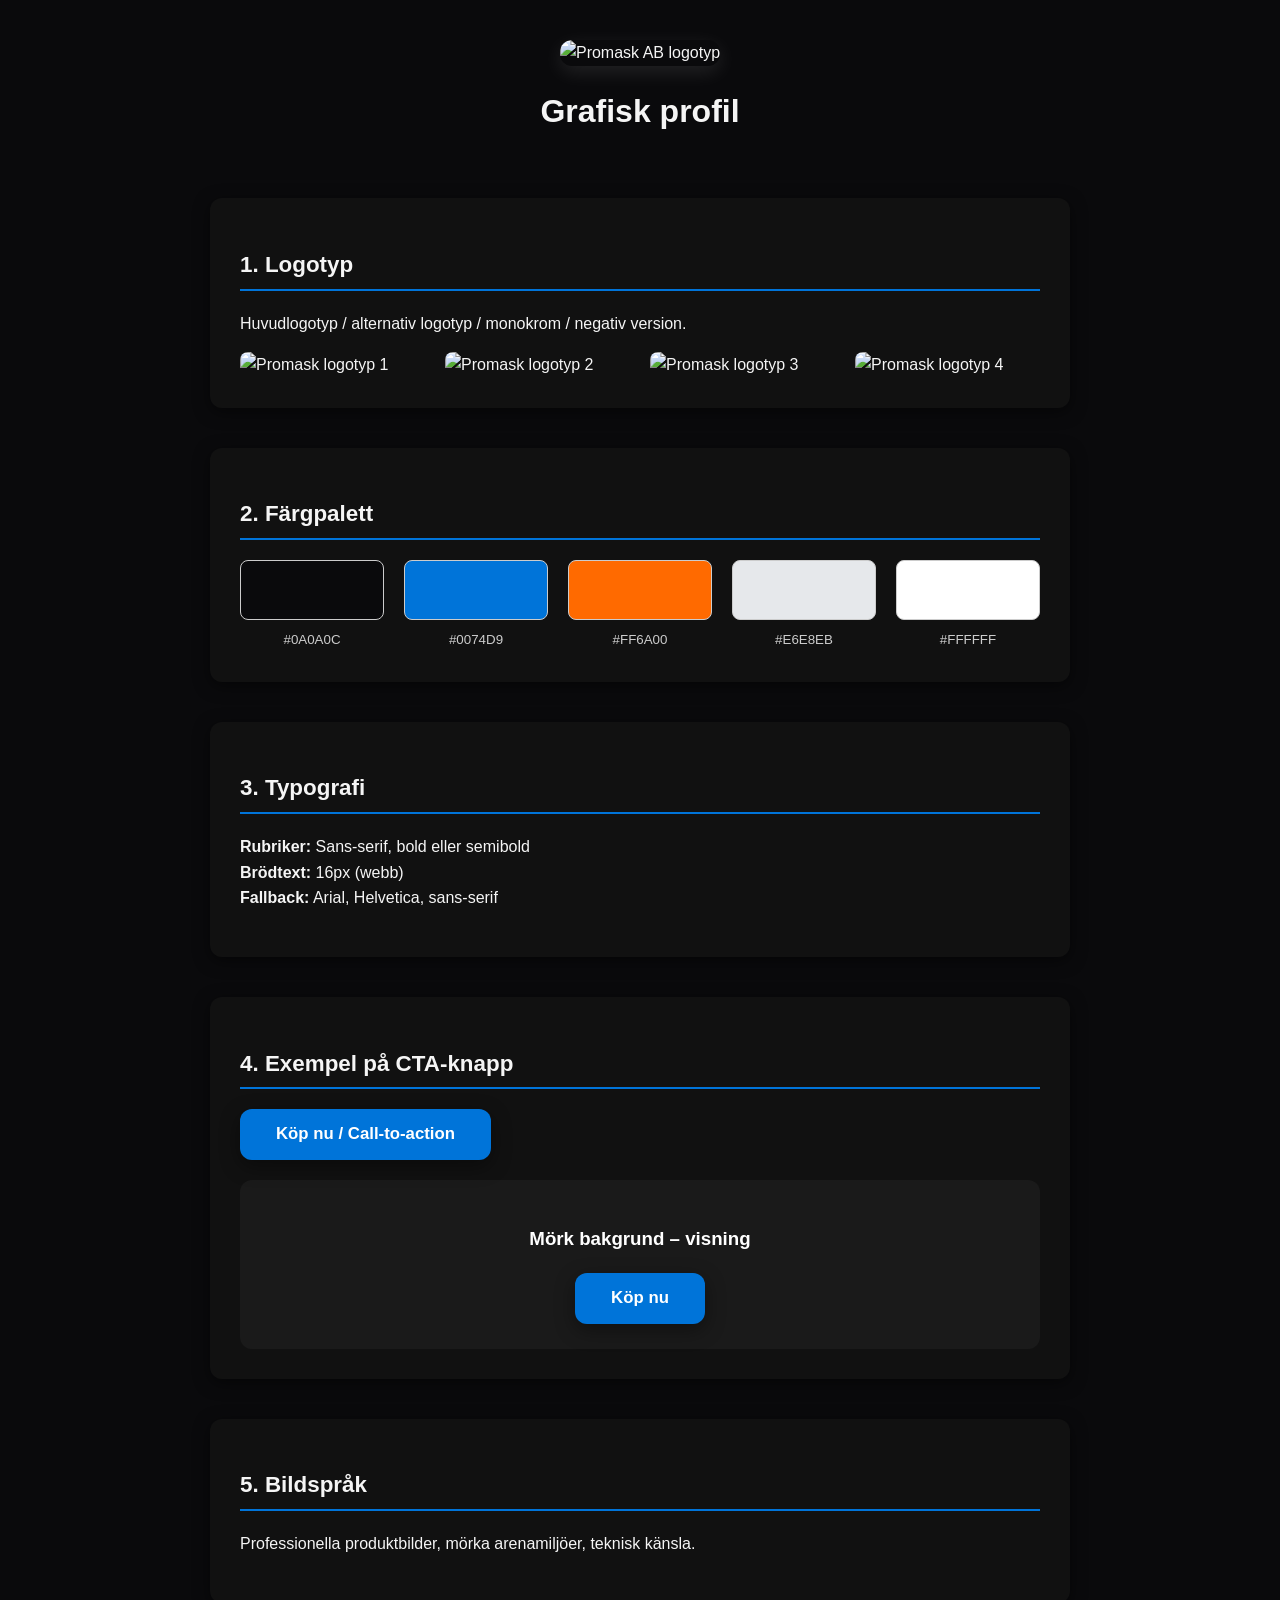
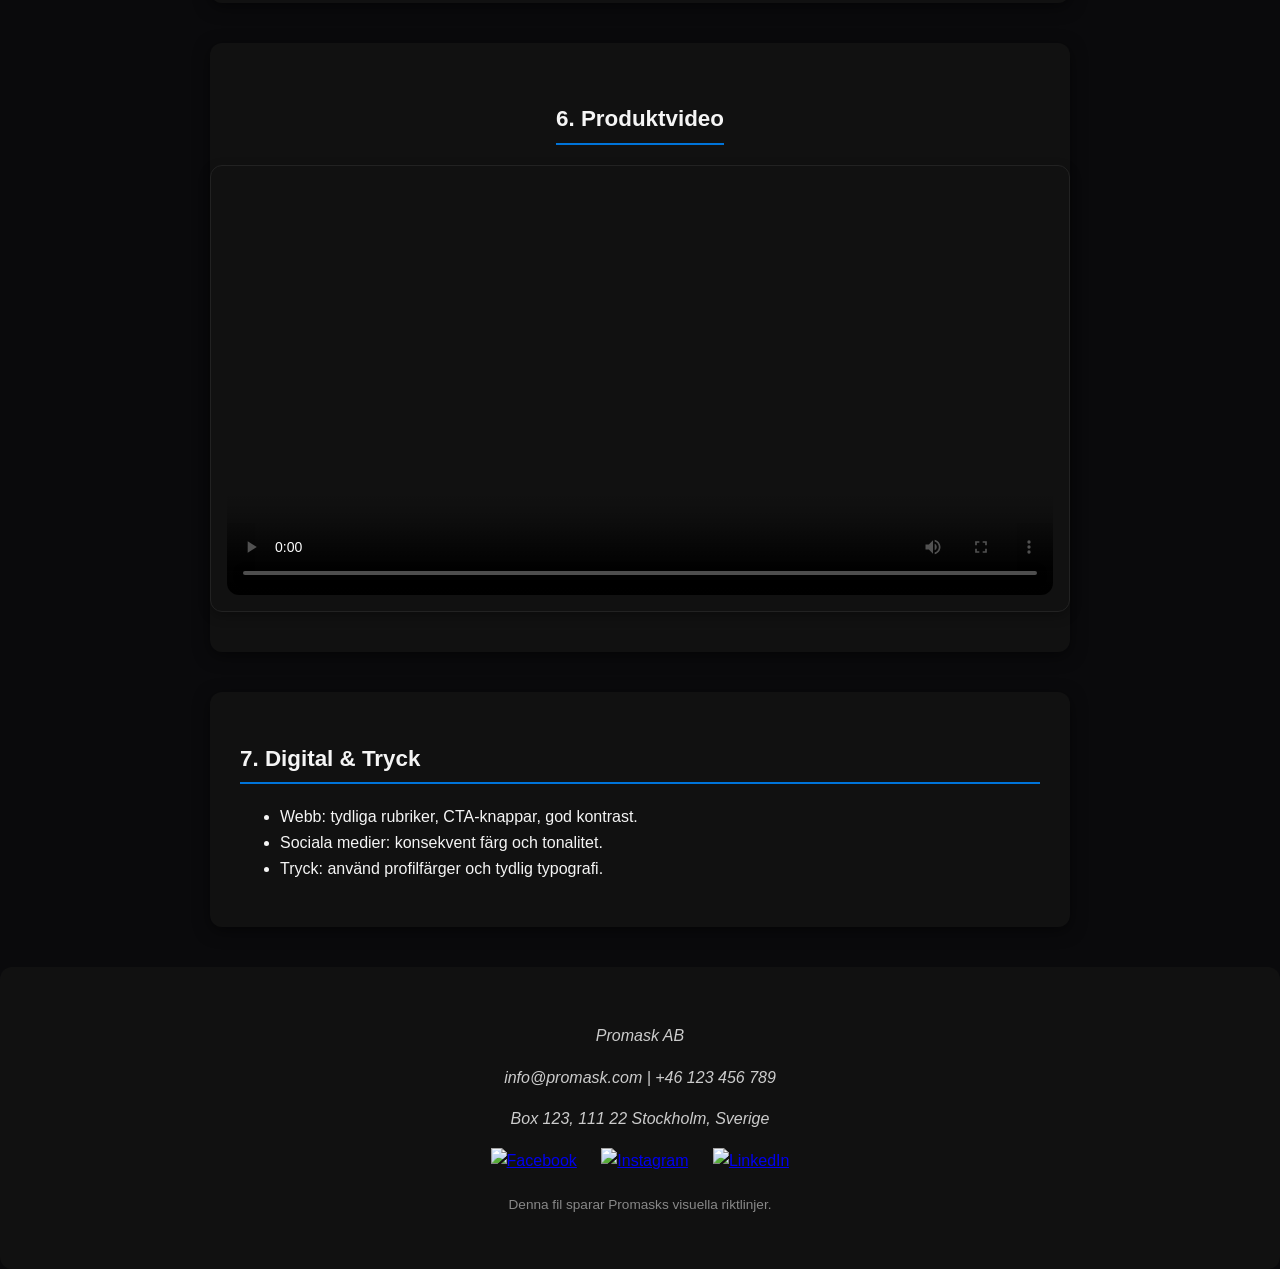
==== commit f6aa3783: "Refactor index.html for improved structure and styles Updated the HTML structure and styles for the " ====
--- a/index.html
+++ b/index.html
@@ -1,206 +1,90 @@
 <!DOCTYPE html>
+
 <html lang="sv">
 <head>
   <meta charset="utf-8">
-  <title>Promask AB – Grafisk profil (Mörkt tema)</title>
-  <style>
-    *, *::before, *::after { box-sizing: border-box; }
-
-    body {
-      margin: 0;
-      padding: 20px;
-      font-family: 'Helvetica Neue', Arial, sans-serif;
-      background-color: #0A0A0C;
-      color: #F5F5F5;
-      line-height: 1.6;
-      scroll-behavior: smooth;
-    }
-
-    img { max-width: 100%; height: auto; display: block; }
-
-    header, section, footer { opacity: 0; transform: translateY(40px); transition: all 0.8s ease-out; }
-    header.visible, section.visible, footer.visible { opacity: 1; transform: translateY(0); }
-
-    /* HEADER */
-    header {
-      text-align: center;
-      margin-bottom: 60px;
-    }
-    header img {
-      max-width: 300px;
-      margin: 0 auto;
-      border-radius: 12px;
-      box-shadow: 0 6px 20px rgba(255,255,255,0.1);
-      transition: transform 0.3s, box-shadow 0.3s;
-    }
-    header img:hover { transform: scale(1.05); box-shadow: 0 10px 25px rgba(255,255,255,0.2); }
-    header h2 { margin-top: 20px; font-size: 1.5em; color: #FFFFFF; font-weight: 600; }
-
-    /* SECTIONS */
-    section {
-      background: #111;
-      border-radius: 12px;
-      padding: 30px;
-      margin-bottom: 40px;
-      box-shadow: 0 4px 16px rgba(0,0,0,0.5);
-    }
-    section h3 {
-      color: #FFFFFF;
-      border-bottom: 2px solid #0074D9;
-      padding-bottom: 6px;
-      margin-bottom: 20px;
-      font-size: 1.3em;
-    }
-
-    /* LOGO GRID */
-    .logo-grid { display: flex; flex-wrap: wrap; gap: 20px; justify-content: center; margin-top: 20px; }
-    .logo-grid img {
-      max-width: 200px;
-      border-radius: 8px;
-      box-shadow: 0 3px 12px rgba(255,255,255,0.1);
-      transition: transform 0.3s, box-shadow 0.3s;
-    }
-    .logo-grid img:hover { transform: scale(1.1); box-shadow: 0 10px 25px rgba(255,255,255,0.25); }
-
-    /* COLOR GRID */
-    .color-grid { display: flex; flex-wrap: wrap; gap: 20px; margin-top: 20px; justify-content: center; }
-    .color-block-container { text-align: center; width: 100px; transition: transform 0.3s, box-shadow 0.3s; border-radius: 8px; }
-    .color-block-container:hover { transform: translateY(-4px); box-shadow: 0 6px 18px rgba(255,255,255,0.2); }
-    .color-block-container span { display: block; width: 100px; height: 60px; border-radius: 8px; margin-bottom: 6px; border: 1px solid #CCC; }
-    .color-block-container small { font-size: 0.85em; color: #CCC; }
-
-    /* CTA BUTTON */
-    .cta-promask {
-      display: inline-flex;
-      align-items: center;
-      justify-content: center;
-      padding: 12px 36px;
-      border-radius: 8px;
-      font-weight: 700;
-      font-size: 1.05rem;
-      color: #fff;
-      text-decoration: none;
-      background-color: #0074D9;
-      box-shadow: 0 6px 20px rgba(0,0,0,0.4);
-      transition: all 0.3s ease;
-    }
-    .cta-promask:hover {
-      background-color: #005FD1;
-      transform: translateY(-2px) scale(1.02);
-      box-shadow: 0 10px 28px rgba(0,0,0,0.5), 0 0 12px rgba(0,116,255,0.3);
-    }
-    .cta-promask:active {
-      transform: scale(0.98);
-      box-shadow: 0 4px 12px rgba(0,0,0,0.6);
-    }
-
-    .dark-block {
-      background-color: #1a1a1a;
-      color: #fff;
-      padding: 25px;
-      border-radius: 12px;
-      margin-top: 20px;
-      text-align: center;
-    }
-
-    /* VIDEO */
-    .video-wrapper { text-align: center; margin-top: 20px; }
-    video { width: 100%; max-width: 600px; border-radius: 12px; box-shadow: 0 4px 16px rgba(255,255,255,0.1); transition: box-shadow 0.3s; }
-    video:hover { box-shadow: 0 8px 30px rgba(255,255,255,0.25); }
-
-    /* FOOTER */
-    footer {
-      background-color: #111;
-      color: #CCC;
-      padding: 40px 20px;
-      text-align: center;
-      border-radius: 12px;
-    }
-    footer .contact-info p { margin: 5px 0; font-size: 0.95em; }
-    footer .social-icons { margin: 20px 0; }
-    footer .social-icons a { margin: 0 10px; display: inline-block; transition: transform 0.3s; }
-    footer .social-icons a:hover { transform: scale(1.3); }
-    footer .note { color: #888; font-size: 0.85em; margin-top: 20px; }
-
-    @media (max-width: 768px) { .logo-grid, .color-grid { gap: 15px; } }
-  </style>
+  <meta name="viewport" content="width=device-width, initial-scale=1.0">
+  <title>Promask AB – Grafisk profil</title>
+  <link rel="stylesheet" href="style.css">
 </head>
 <body>
 
-<header class="animate">
+<header class="site-header animate">
   <img src="https://florbal4u.s15.cdn-upgates.com/_cache/3/1/31b1bf862837e8e7be532508db35bee4-promask.jpg" alt="Promask AB logotyp">
-  <h2>Grafisk profil</h2>
+  <h1>Grafisk profil</h1>
 </header>
 
-<section class="animate">
-  <h3>1. Logotyp</h3>
-  <p>Huvudlogotyp / alternativ logotyp / monokrom / negativ version.</p>
-  <div class="logo-grid">
-    <img src="https://admin.abicart.se/shop/ws55/51155/files/Promask-Byline-bla%CC%8A-Web.jpg?max-width=1200&max-height=240&quality=85&fmt=avif" alt="Promask logotyp 1">
-    <img src="https://florbal4u.s15.cdn-upgates.com/_cache/3/1/31b1bf862837e8e7be532508db35bee4-promask.jpg" alt="Promask logotyp 2">
-    <img src="https://img.myshopline.com/image/store/1738946381940/Promask-logo-1200x1200.jpeg?w=1200&h=1200" alt="Promask logotyp 3">
-    <img src="https://media.licdn.com/dms/image/v2/D4D22AQF3isG049I2UA/feedshare-shrink_800/feedshare-shrink_800/0/1700849191453?e=2147483647&v=beta&t=p7mQKM3VOq06dP3gfIpC8yynilxu1UwBitKJ27KwNeM" alt="Promask logotyp 4">
-  </div>
-</section>
+<main class="container">
+  <section id="logotyp" class="animate section">
+    <h2 class="section-title">1. Logotyp</h2>
+    <p>Huvudlogotyp / alternativ logotyp / monokrom / negativ version.</p>
+    <div class="logo-grid">
+      <img src="https://admin.abicart.se/shop/ws55/51155/files/Promask-Byline-bla%CC%8A-Web.jpg?max-width=1200&max-height=240&quality=85&fmt=avif" alt="Promask logotyp 1">
+      <img src="https://florbal4u.s15.cdn-upgates.com/_cache/3/1/31b1bf862837e8e7be532508db35bee4-promask.jpg" alt="Promask logotyp 2">
+      <img src="https://img.myshopline.com/image/store/1738946381940/Promask-logo-1200x1200.jpeg?w=1200&h=1200" alt="Promask logotyp 3">
+      <img src="https://media.licdn.com/dms/image/v2/D4D22AQF3isG049I2UA/feedshare-shrink_800/feedshare-shrink_800/0/1700849191453?e=2147483647&v=beta&t=p7mQKM3VOq06dP3gfIpC8yynilxu1UwBitKJ27KwNeM" alt="Promask logotyp 4">
+    </div>
+  </section>
 
-<section class="animate">
-  <h3>2. Färgpalett</h3>
-  <div class="color-grid">
-    <div class="color-block-container"><span style="background-color:#0A0A0C;"></span><small>#0A0A0C</small></div>
-    <div class="color-block-container"><span style="background-color:#0074D9;"></span><small>#0074D9</small></div>
-    <div class="color-block-container"><span style="background-color:#FF6A00;"></span><small>#FF6A00</small></div>
-    <div class="color-block-container"><span style="background-color:#E6E8EB;"></span><small>#E6E8EB</small></div>
-    <div class="color-block-container"><span style="background-color:#FFFFFF;"></span><small>#FFFFFF</small></div>
-  </div>
-</section>
+  <section id="fargpalett" class="animate section">
+    <h2 class="section-title">2. Färgpalett</h2>
+    <div class="color-grid">
+      <div class="color-block-container"><span style="background-color:#0A0A0C;"></span><small>#0A0A0C</small></div>
+      <div class="color-block-container"><span style="background-color:#0074D9;"></span><small>#0074D9</small></div>
+      <div class="color-block-container"><span style="background-color:#FF6A00;"></span><small>#FF6A00</small></div>
+      <div class="color-block-container"><span style="background-color:#E6E8EB;"></span><small>#E6E8EB</small></div>
+      <div class="color-block-container"><span style="background-color:#FFFFFF;"></span><small>#FFFFFF</small></div>
+    </div>
+  </section>
 
-<section class="animate">
-  <h3>3. Typografi</h3>
-  <p><strong>Rubriker:</strong> Sans-serif, bold eller semibold<br>
-     <strong>Brödtext:</strong> 16px (webb)<br>
-     <strong>Fallback:</strong> Arial, Helvetica, sans-serif
-  </p>
-</section>
+  <section id="typografi" class="animate section">
+    <h2 class="section-title">3. Typografi</h2>
+    <p><strong>Rubriker:</strong> Sans-serif, bold eller semibold<br>
+       <strong>Brödtext:</strong> 16px (webb)<br>
+       <strong>Fallback:</strong> Arial, Helvetica, sans-serif
+    </p>
+  </section>
 
-<section class="animate">
-  <h3>4. Exempel på CTA-knapp</h3>
-  <a href="#" class="cta-promask">Köp nu / Call-to-action</a>
-  <div class="dark-block">
-    <h4>Mörk bakgrund – visning</h4>
-    <a href="#" class="cta-promask">Köp nu</a>
-  </div>
-</section>
+  <section id="cta" class="animate section">
+    <h2 class="section-title">4. Exempel på CTA-knapp</h2>
+    <a href="#" class="cta-promask">Köp nu / Call-to-action</a>
+    <div class="dark-block">
+      <h3>Mörk bakgrund – visning</h3>
+      <a href="#" class="cta-promask">Köp nu</a>
+    </div>
+  </section>
 
-<section class="animate">
-  <h3>5. Bildspråk</h3>
-  <p>Professionella produktbilder, mörka arenamiljöer, teknisk känsla.</p>
-</section>
+  <section id="bildsprak" class="animate section">
+    <h2 class="section-title">5. Bildspråk</h2>
+    <p>Professionella produktbilder, mörka arenamiljöer, teknisk känsla.</p>
+  </section>
 
-<section class="animate">
-  <h3>6. Produktvideo</h3>
-  <div class="video-wrapper">
-    <video controls>
-      <source src="video.MP4" type="video/MP4">
-      Din webbläsare stödjer inte videouppspelning.
-    </video>
-  </div>
-</section>
+  <section id="video" class="animate section video-section">
+    <h2 class="section-title">6. Produktvideo</h2>
+    <div class="video-wrapper">
+      <video controls poster="video-placeholder.jpg">
+        <source src="video.MP4" type="video/mp4">
+        Din webbläsare stödjer inte videouppspelning.
+      </video>
+    </div>
+  </section>
 
-<section class="animate">
-  <h3>7. Digital & Tryck</h3>
-  <ul>
-    <li>Webb: tydliga rubriker, CTA-knappar, god kontrast.</li>
-    <li>Sociala medier: konsekvent färg och tonalitet.</li>
-    <li>Tryck: använd profilfärger och tydlig typografi.</li>
-  </ul>
-</section>
+  <section id="digital-tryck" class="animate section">
+    <h2 class="section-title">7. Digital & Tryck</h2>
+    <ul>
+      <li>Webb: tydliga rubriker, CTA-knappar, god kontrast.</li>
+      <li>Sociala medier: konsekvent färg och tonalitet.</li>
+      <li>Tryck: använd profilfärger och tydlig typografi.</li>
+    </ul>
+  </section>
+</main>
 
-<footer class="animate">
-  <div class="contact-info">
+<footer class="site-footer animate">
+  <address class="contact-info">
     <p>Promask AB</p>
     <p>info@promask.com | +46 123 456 789</p>
     <p>Box 123, 111 22 Stockholm, Sverige</p>
-  </div>
+  </address>
   <div class="social-icons">
     <a href="https://www.facebook.com/promask" target="_blank" aria-label="Facebook"><img src="https://cdn-icons-png.flaticon.com/24/733/733547.png" alt="Facebook"></a>
     <a href="https://www.instagram.com/promask" target="_blank" aria-label="Instagram"><img src="https://cdn-icons-png.flaticon.com/24/2111/2111463.png" alt="Instagram"></a>
@@ -224,5 +108,3 @@
 
 </body>
 </html>
-
-
--- a/style.css
+++ b/style.css
@@ -0,0 +1,72 @@
+:root {
+--color-bg-dark: #0A0A0C;
+--color-bg-light: #FFFFFF;
+--color-text-light: #F5F5F5;
+--color-text-dark: #202020;
+--color-primary: #0074D9;
+--color-accent: #FF6A00;
+
+--font-sans: 'Helvetica Neue', Arial, sans-serif;
+
+--spacing-section: 40px;
+--border-radius: 12px;
+
+--cta-bg: #0074D9;
+--cta-bg-hover: #005FD1;
+--cta-glow: rgba(0,116,255,0.3);
+}
+
+* { box-sizing: border-box; }
+
+body {
+margin: 0;
+font-family: var(--font-sans);
+line-height: 1.6;
+background-color: var(--color-bg-dark);
+color: var(--color-text-light);
+scroll-behavior: smooth;
+}
+
+.container { max-width: 900px; margin: 0 auto; padding: 0 20px; }
+
+.site-header { text-align: center; padding: 40px 0; }
+.site-header img { max-width: 250px; border-radius: var(--border-radius); box-shadow: 0 6px 20px rgba(255,255,255,0.1); transition: transform 0.3s, box-shadow 0.3s; }
+.site-header img:hover { transform: scale(1.05); box-shadow: 0 10px 25px rgba(255,255,255,0.2); }
+.site-header h1 { margin-top: 20px; font-size: 2rem; font-weight: 600; }
+
+.section { background-color: #111; border-radius: var(--border-radius); padding: 30px; margin-bottom: var(--spacing-section); box-shadow: 0 4px 16px rgba(0,0,0,0.5); }
+
+.section-title { color: var(--color-text-light); font-size: 1.4rem; border-bottom: 2px solid var(--color-primary); padding-bottom: 6px; margin-bottom: 20px; }
+
+.logo-grid, .color-grid { display: grid; gap: 20px; justify-content: center; }
+.logo-grid { grid-template-columns: repeat(auto-fit, minmax(180px, 1fr)); }
+.logo-grid img { width: 100%; border-radius: 8px; transition: transform 0.3s, box-shadow 0.3s; }
+.logo-grid img:hover { transform: scale(1.1); box-shadow: 0 10px 25px rgba(255,255,255,0.25); }
+
+.color-grid { grid-template-columns: repeat(auto-fit, minmax(100px, 1fr)); text-align: center; }
+.color-block-container span { display: block; width: 100%; height: 60px; border-radius: 8px; margin-bottom: 6px; border: 1px solid #CCC; }
+.color-block-container small { color: #CCC; }
+
+.dark-block { background-color: #1a1a1a; color: #fff; padding: 25px; border-radius: var(--border-radius); text-align: center; margin-top: 20px; }
+
+.cta-promask {
+display: inline-flex; align-items: center; justify-content: center;
+padding: 12px 36px; border-radius: var(--border-radius); font-weight: 700;
+font-size: 1.05rem; color: #fff; text-decoration: none;
+background-color: var(--cta-bg); box-shadow: 0 6px 20px rgba(0,0,0,0.4);
+transition: all 0.3s ease;
+}
+.cta-promask:hover { background-color: var(--cta-bg-hover); transform: translateY(-2px) scale(1.02); box-shadow: 0 10px 28px rgba(0,0,0,0.5), 0 0 12px var(--cta-glow); }
+.cta-promask:active { transform: scale(0.98); box-shadow: 0 4px 12px rgba(0,0,0,0.6); }
+.cta-promask:focus-visible { outline: none; box-shadow: 0 0 0 3px #ffffff, 0 0 0 6px var(--color-primary); }
+
+.video-section { display: grid; place-items: center; padding: 40px 0; }
+.video-wrapper { width: 100%; max-width: 900px; background: #111; padding: 16px; border-radius: var(--border-radius); border: 1px solid #222; box-shadow: 0 4px 12px rgba(0,0,0,0.3); display: grid; place-items: center; }
+.video-wrapper video { width: 100%; height: auto; border-radius: var(--border-radius); }
+
+.site-footer { background-color: #111; color: #CCC; text-align: center; padding: 40px 20px; border-radius: var(--border-radius); }
+.site-footer .social-icons a { margin: 0 10px; display: inline-block; transition: transform 0.3s; }
+.site-footer .social-icons a:hover { transform: scale(1.3); }
+.site-footer .note { color: #888; font-size: 0.85em; margin-top: 20px; }
+
+@media (max-width: 768px) { .logo-grid, .color-grid { gap: 15px; } }
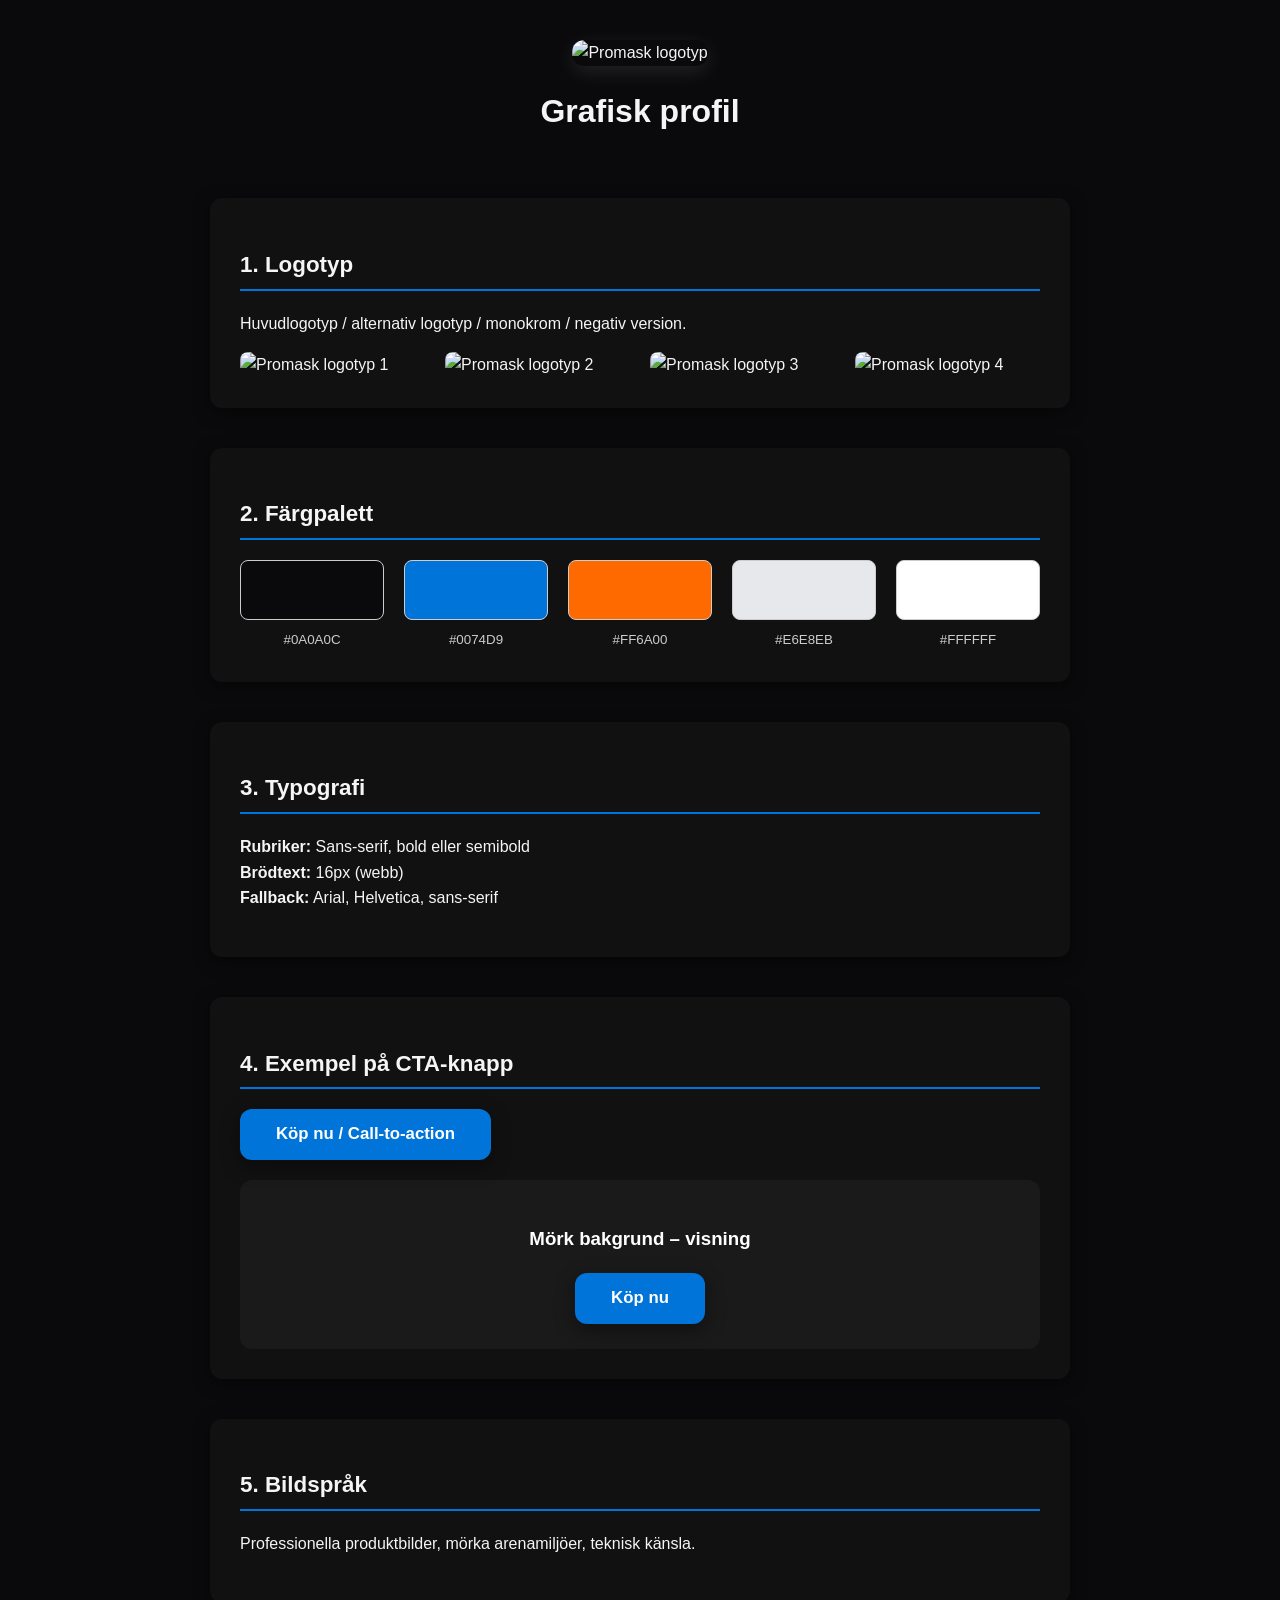
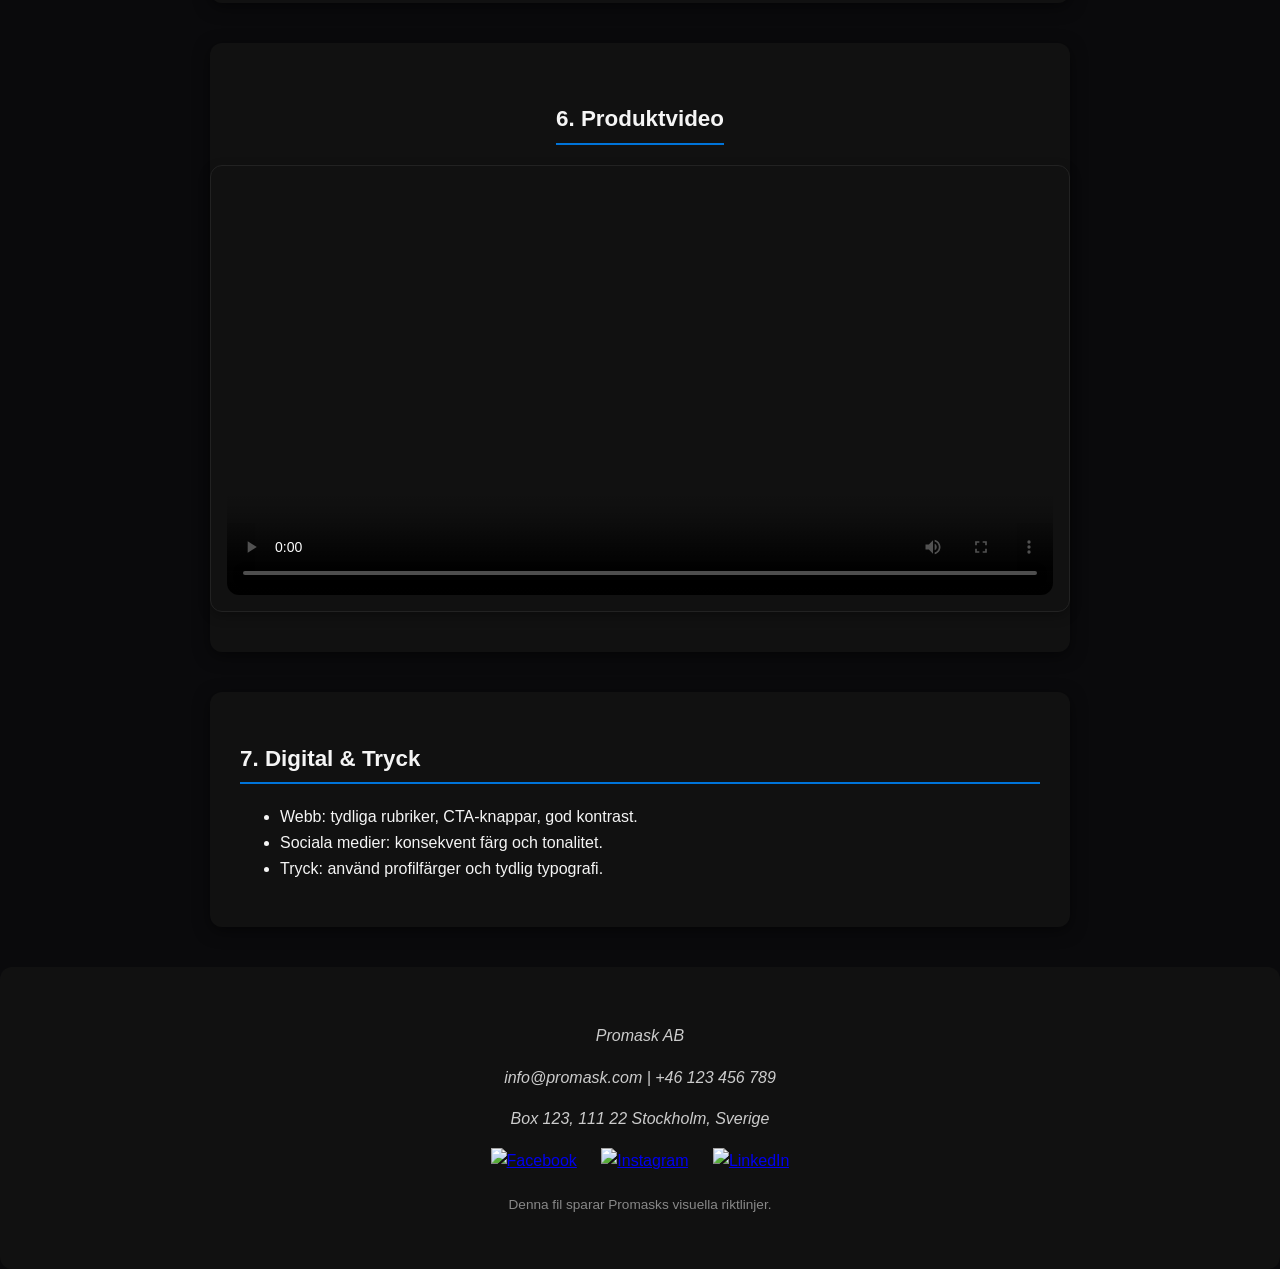
==== commit 0925b354: "Change logo image source and alt text Updated logo image source in the header and adjusted the alt t" ====
--- a/index.html
+++ b/index.html
@@ -10,7 +10,7 @@
 <body>
 
 <header class="site-header animate">
-  <img src="https://florbal4u.s15.cdn-upgates.com/_cache/3/1/31b1bf862837e8e7be532508db35bee4-promask.jpg" alt="Promask AB logotyp">
+  <img src="https://media.licdn.com/dms/image/v2/D4D22AQF3isG049I2UA/feedshare-shrink_800/feedshare-shrink_800/0/1700849191453?e=2147483647&v=beta&t=p7mQKM3VOq06dP3gfIpC8yynilxu1UwBitKJ27KwNeM" alt="Promask logotyp">
   <h1>Grafisk profil</h1>
 </header>
 
@@ -108,3 +108,4 @@
 
 </body>
 </html>
+
